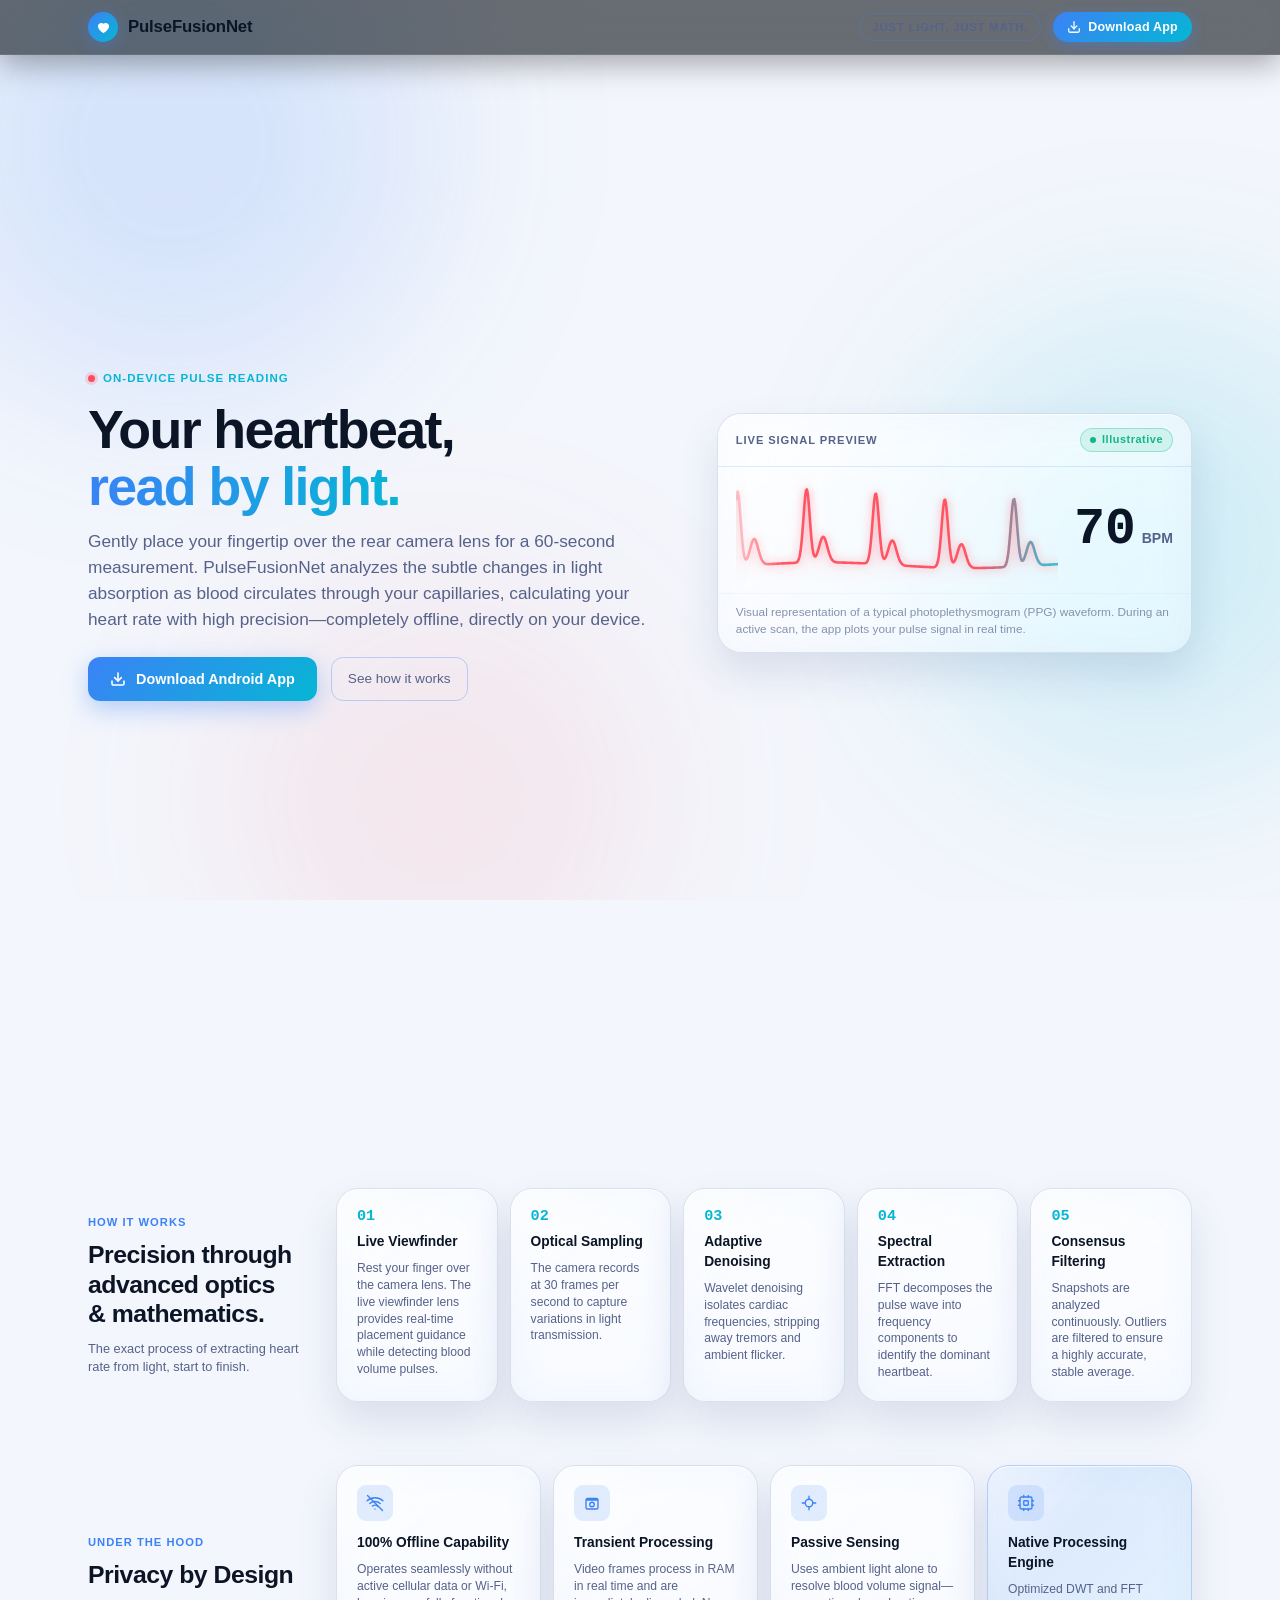
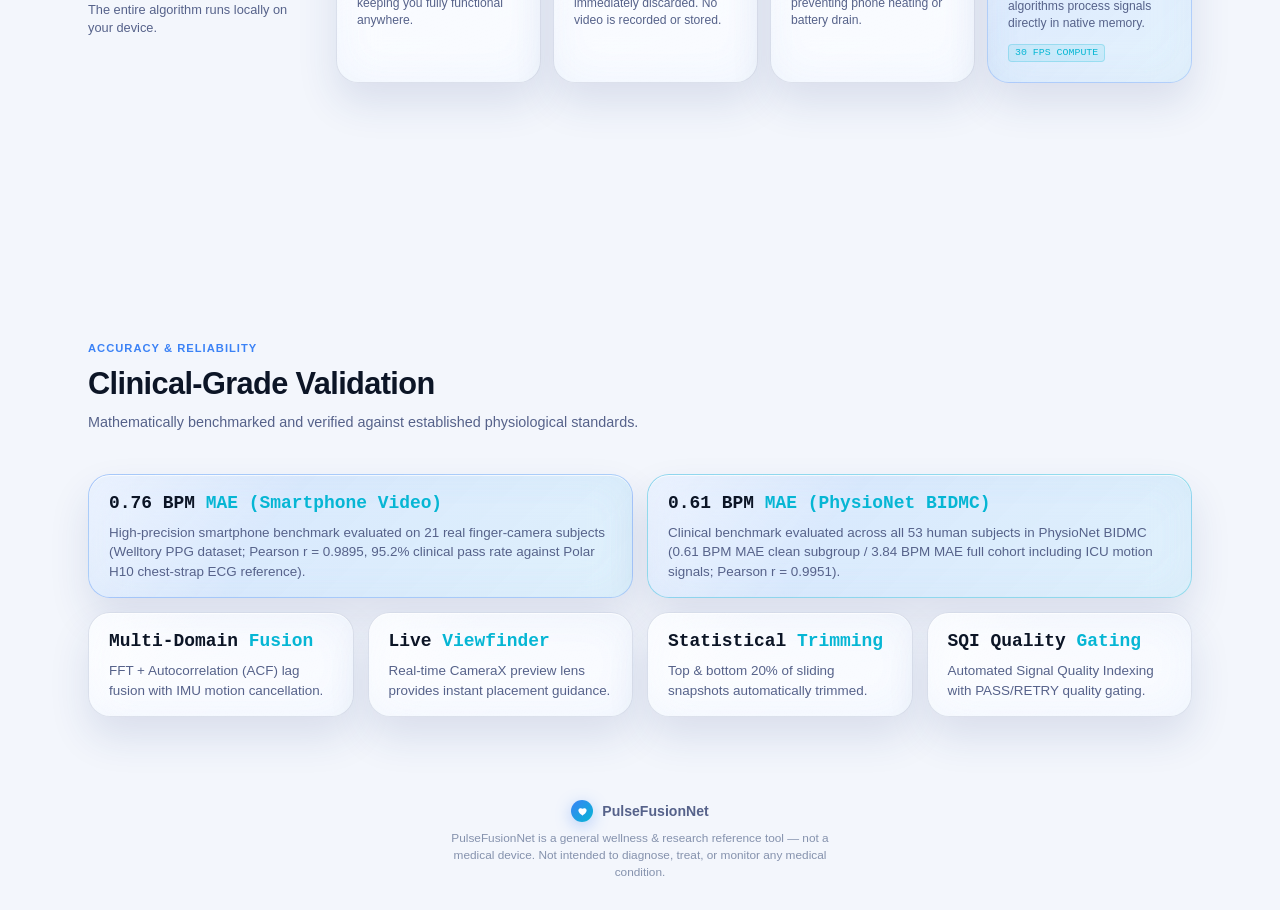
==== website/index.html @ ea5cbffd "v1.1.0" ====
<!DOCTYPE html>
<html lang="en">

<head>
  <meta charset="UTF-8" />
  <meta name="viewport" content="width=device-width, initial-scale=1" />
  <title>PulseFusionNet — Your heartbeat, read by light</title>
  <meta name="description"
    content="PulseFusionNet reads your pulse from a fingertip and a camera, entirely on-device. See how it works and how it tries to be reliable." />

  <style>
    :root {
      --bg: #05070c;
      --surface: #0b1220;
      --surface-2: #101b2e;
      --ink: #eaf2ff;
      --muted: #8b9ab5;
      --muted-2: #56658a;
      --blue: #3b82f6;
      --cyan: #06b6d4;
      --pulse: #ff4d5e;
      --ok: #10b981;
      --border: rgba(120, 160, 255, 0.14);
      --border-strong: rgba(120, 160, 255, 0.28);
      --font-sans: -apple-system, BlinkMacSystemFont, "Segoe UI", Roboto, "Helvetica Neue", Arial, sans-serif;
      --font-mono: ui-monospace, "SF Mono", "Cascadia Code", "Roboto Mono", "Courier New", monospace;
      --shadow: 0 24px 60px rgba(0, 0, 0, 0.45);

      /* Liquid-glass tokens — Glossy, translucent, ambient glow */
      --glass-bg: linear-gradient(160deg, rgba(255, 255, 255, 0.085), rgba(255, 255, 255, 0.02));
      --glass-border: rgba(255, 255, 255, 0.13);
      --glass-border-hover: rgba(59, 130, 246, 0.38);
      --glass-sheen: rgba(255, 255, 255, 0.18);
      --glass-shadow: inset 0 1px 0 rgba(255, 255, 255, 0.16), inset 0 0 46px rgba(59, 130, 246, 0.06), 0 20px 44px rgba(0, 0, 0, 0.35);
      --glass-shadow-hover: inset 0 1px 0 rgba(255, 255, 255, 0.24), inset 0 0 56px rgba(59, 130, 246, 0.12), 0 26px 52px rgba(0, 0, 0, 0.45);
    }

    :root[data-theme="light"] {
      --bg: #f3f6fc;
      --surface: #ffffff;
      --surface-2: #eef2fb;
      --ink: #0c1526;
      --muted: #56628a;
      --muted-2: #8592ad;
      --border: rgba(59, 130, 246, 0.16);
      --border-strong: rgba(59, 130, 246, 0.3);
      --shadow: 0 24px 50px rgba(30, 60, 120, 0.1);
      --glass-bg: linear-gradient(160deg, rgba(255, 255, 255, 0.78), rgba(255, 255, 255, 0.48));
      --glass-border: rgba(30, 60, 120, 0.14);
      --glass-border-hover: rgba(59, 130, 246, 0.38);
      --glass-sheen: rgba(255, 255, 255, 0.7);
      --glass-shadow: inset 0 1px 0 rgba(255, 255, 255, 0.7), inset 0 0 40px rgba(59, 130, 246, 0.05), 0 20px 40px rgba(30, 60, 120, 0.12);
      --glass-shadow-hover: inset 0 1px 0 rgba(255, 255, 255, 0.85), inset 0 0 50px rgba(59, 130, 246, 0.09), 0 26px 50px rgba(30, 60, 120, 0.16);
    }

    @media (prefers-color-scheme: light) {
      :root:not([data-theme="dark"]) {
        --bg: #f3f6fc;
        --surface: #ffffff;
        --surface-2: #eef2fb;
        --ink: #0c1526;
        --muted: #56628a;
        --muted-2: #8592ad;
        --border: rgba(59, 130, 246, 0.16);
        --border-strong: rgba(59, 130, 246, 0.3);
        --shadow: 0 24px 50px rgba(30, 60, 120, 0.1);
        --glass-bg: linear-gradient(160deg, rgba(255, 255, 255, 0.78), rgba(255, 255, 255, 0.48));
        --glass-border: rgba(30, 60, 120, 0.14);
        --glass-border-hover: rgba(59, 130, 246, 0.38);
        --glass-sheen: rgba(255, 255, 255, 0.7);
        --glass-shadow: inset 0 1px 0 rgba(255, 255, 255, 0.7), inset 0 0 40px rgba(59, 130, 246, 0.05), 0 20px 40px rgba(30, 60, 120, 0.12);
        --glass-shadow-hover: inset 0 1px 0 rgba(255, 255, 255, 0.85), inset 0 0 50px rgba(59, 130, 246, 0.09), 0 26px 50px rgba(30, 60, 120, 0.16);
      }
    }

    * {
      box-sizing: border-box;
      margin: 0;
      padding: 0;
    }

    html {
      -webkit-text-size-adjust: 100%;
      scroll-behavior: smooth;
    }

    body {
      background: var(--bg);
      color: var(--ink);
      font-family: var(--font-sans);
      line-height: 1.45;
      overflow-x: hidden;
      transition: background 0.3s ease, color 0.3s ease;
    }

    ::selection {
      background: var(--blue);
      color: #fff;
    }

    a {
      color: inherit;
      text-decoration: none;
    }

    .num {
      font-family: var(--font-mono);
      font-variant-numeric: tabular-nums;
    }

    .wrap {
      max-width: 1200px;
      margin: 0 auto;
      width: 100%;
      padding: 0 clamp(20px, 4vw, 48px);
    }

    /* ── Viewport Sections ───────────────────────────────────── */
    .vh-section {
      min-height: 100vh;
      display: flex;
      flex-direction: column;
      justify-content: center;
      position: relative;
      padding: clamp(40px, 6vh, 80px) 0;
      box-sizing: border-box;
      z-index: 1;
    }

    @media (max-width: 960px),
    (max-height: 720px) {
      html {
        scroll-snap-type: none;
      }

      .vh-section {
        height: auto;
        min-height: 100vh;
        padding: 48px 0;
      }
    }

    /* ── Ambient Glow Background ────────────────────────────── */
    .bg-glow {
      position: fixed;
      inset: 0;
      pointer-events: none;
      z-index: 0;
      overflow: hidden;
    }

    .bg-glow span {
      position: absolute;
      border-radius: 50%;
      filter: blur(95px);
    }

    .bg-glow .g1 {
      width: 500px;
      height: 500px;
      top: -12%;
      left: -6%;
      background: rgba(59, 130, 246, 0.16);
    }

    .bg-glow .g2 {
      width: 460px;
      height: 460px;
      top: 35%;
      right: -8%;
      background: rgba(6, 182, 212, 0.14);
    }

    .bg-glow .g3 {
      width: 420px;
      height: 420px;
      bottom: -12%;
      left: 18%;
      background: rgba(255, 77, 94, 0.09);
    }

    /* ── Sticky Liquid-Glass Navbar ─────────────────────────── */
    .navbar-sticky {
      position: fixed;
      top: 0;
      left: 0;
      right: 0;
      z-index: 10000;
      padding: 12px 0;
      background: rgba(13, 17, 23, 0.60);
      backdrop-filter: blur(20px) saturate(180%);
      -webkit-backdrop-filter: blur(20px) saturate(180%);
      border-bottom: 1px solid rgba(255, 255, 255, 0.08);
      box-shadow: 0 8px 32px 0 rgba(0, 0, 0, 0.35);
    }

    .nav-inner {
      display: flex;
      align-items: center;
      justify-content: space-between;
    }

    .brand {
      display: flex;
      align-items: center;
      gap: 10px;
      font-weight: 700;
      font-size: 1.05rem;
      letter-spacing: -0.01em;
    }

    .brand-mark {
      width: 30px;
      height: 30px;
      border-radius: 50%;
      background: linear-gradient(135deg, var(--blue), var(--cyan));
      display: grid;
      place-items: center;
      flex-shrink: 0;
      box-shadow: 0 4px 16px rgba(59, 130, 246, 0.35);
    }

    .brand-mark svg {
      width: 15px;
      height: 15px;
    }

    .nav-tag {
      font-size: 0.72rem;
      font-weight: 600;
      letter-spacing: 0.06em;
      text-transform: uppercase;
      color: var(--muted);
      border: 1px solid var(--border-strong);
      border-radius: 20px;
      padding: 5px 12px;
      white-space: nowrap;
    }

    .btn-download-nav {
      display: inline-flex;
      align-items: center;
      gap: 7px;
      font-size: 0.78rem;
      font-weight: 700;
      letter-spacing: 0.02em;
      color: #fff;
      background: linear-gradient(135deg, var(--blue), var(--cyan));
      border: none;
      padding: 6px 14px;
      border-radius: 20px;
      text-decoration: none;
      box-shadow: 0 4px 14px rgba(59, 130, 246, 0.38);
      transition: transform 0.2s ease, box-shadow 0.2s ease;
    }

    .btn-download-nav:hover {
      transform: translateY(-1.5px);
      box-shadow: 0 6px 20px rgba(59, 130, 246, 0.55);
      color: #fff;
    }

    /* ── Section 1: Hero Layout ─────────────────────────────── */
    #hero {
      justify-content: flex-start;
      padding-top: clamp(80px, 12vh, 110px);
      padding-bottom: clamp(20px, 3vh, 36px);
    }

    .hero-inner {
      display: flex;
      flex-direction: column;
      height: 100%;
      min-height: calc(100vh - clamp(36px, 5.5vh, 64px));
      position: relative;
      z-index: 1;
    }

    .hero-grid {
      display: grid;
      grid-template-columns: 1.1fr 0.9fr;
      gap: clamp(24px, 4vw, 48px);
      align-items: center;
      flex: 1;
      margin: auto 0;
    }

    @media (max-width: 900px) {
      .hero-grid {
        grid-template-columns: 1fr;
        gap: 28px;
      }
    }

    .eyebrow {
      display: inline-flex;
      align-items: center;
      gap: 8px;
      font-size: 0.72rem;
      font-weight: 700;
      letter-spacing: 0.09em;
      text-transform: uppercase;
      color: var(--cyan);
      margin-bottom: 14px;
    }

    .eyebrow::before {
      content: "";
      width: 7px;
      height: 7px;
      border-radius: 50%;
      background: var(--pulse);
      box-shadow: 0 0 0 3px rgba(255, 77, 94, 0.18);
      animation: dotpulse 1.1s ease-in-out infinite;
    }

    @keyframes dotpulse {

      0%,
      100% {
        opacity: 1;
      }

      50% {
        opacity: 0.35;
      }
    }

    h1 {
      font-size: clamp(2.2rem, 4.2vw, 3.6rem);
      font-weight: 800;
      letter-spacing: -0.03em;
      line-height: 1.06;
      text-wrap: balance;
    }

    h1 em {
      font-style: normal;
      background: linear-gradient(100deg, var(--blue), var(--cyan));
      -webkit-background-clip: text;
      background-clip: text;
      -webkit-text-fill-color: transparent;
    }

    .hero-sub {
      margin-top: 14px;
      font-size: clamp(0.92rem, 1.4vw, 1.08rem);
      color: var(--muted);
      line-height: 1.5;
      text-wrap: pretty;
    }

    .hero-actions {
      display: flex;
      align-items: center;
      gap: 14px;
      margin-top: 24px;
      flex-wrap: wrap;
    }

    .btn-primary {
      display: inline-flex;
      align-items: center;
      gap: 10px;
      padding: 12px 22px;
      border-radius: 12px;
      font-weight: 700;
      font-size: 0.9rem;
      background: linear-gradient(135deg, var(--blue), var(--cyan));
      color: #fff;
      box-shadow: 0 8px 24px rgba(59, 130, 246, 0.35);
      text-decoration: none;
      border: none;
      cursor: pointer;
      transition: transform 0.2s ease, box-shadow 0.2s ease;
    }

    .btn-primary:hover {
      transform: translateY(-2px);
      box-shadow: 0 12px 30px rgba(59, 130, 246, 0.45);
    }

    .btn-ghost {
      font-size: 0.85rem;
      color: var(--muted);
      border: 1px solid var(--border-strong);
      padding: 11px 16px;
      border-radius: 12px;
      text-decoration: none;
      transition: border-color 0.2s ease, color 0.2s ease;
    }

    .btn-ghost:hover {
      border-color: var(--blue);
      color: var(--ink);
    }

    /* ── Monitor card (Liquid Glass UI) ─────────────────────── */
    .monitor {
      position: relative;
      background: var(--glass-bg);
      backdrop-filter: blur(24px) saturate(160%);
      -webkit-backdrop-filter: blur(24px) saturate(160%);
      border: 1px solid var(--glass-border);
      border-radius: 24px;
      box-shadow: var(--glass-shadow);
      overflow: hidden;
      transition: transform 0.35s cubic-bezier(0.2, 0.8, 0.2, 1), box-shadow 0.35s ease, border-color 0.3s ease;
    }

    .monitor::before {
      content: "";
      position: absolute;
      inset: 0;
      z-index: 0;
      pointer-events: none;
      background: linear-gradient(125deg, var(--glass-sheen) 0%, transparent 35%);
      opacity: 0.75;
    }

    .monitor:hover {
      transform: translateY(-4px);
      border-color: var(--glass-border-hover);
      box-shadow: var(--glass-shadow-hover);
    }

    .monitor>* {
      position: relative;
      z-index: 1;
    }

    .monitor-top {
      display: flex;
      align-items: center;
      justify-content: space-between;
      padding: 14px 18px;
      border-bottom: 1px solid var(--border);
    }

    .monitor-label {
      font-size: 0.7rem;
      letter-spacing: 0.08em;
      text-transform: uppercase;
      color: var(--muted);
      font-weight: 600;
    }

    .live-chip {
      display: inline-flex;
      align-items: center;
      gap: 6px;
      font-size: 0.68rem;
      font-weight: 700;
      letter-spacing: 0.05em;
      color: var(--ok);
      background: rgba(16, 185, 129, 0.12);
      border: 1px solid rgba(16, 185, 129, 0.3);
      border-radius: 20px;
      padding: 3px 9px;
    }

    .live-chip::before {
      content: "";
      width: 6px;
      height: 6px;
      border-radius: 50%;
      background: var(--ok);
      animation: dotpulse 1.4s ease-in-out infinite;
    }

    .monitor-body {
      display: grid;
      grid-template-columns: 1fr auto;
      align-items: center;
      gap: 16px;
      padding: 8px 18px;
    }

    .bpm-readout {
      display: flex;
      align-items: baseline;
      gap: 6px;
      padding: 10px 0;
    }

    .bpm-num {
      font-family: var(--font-mono);
      font-size: clamp(2.4rem, 5vw, 3.2rem);
      font-weight: 600;
      line-height: 1;
    }

    .bpm-unit {
      font-size: 0.88rem;
      color: var(--muted);
      font-weight: 600;
    }

    canvas#trace {
      display: block;
      width: 100%;
      height: 110px;
    }

    .monitor-foot {
      padding: 10px 18px 14px;
      font-size: 0.74rem;
      color: var(--muted-2);
      border-top: 1px solid rgba(120, 160, 255, 0.08);
    }

    /* ── Liquid Glass Tile (Rich Glass Gloss & Depth, NO Sweep) ─ */
    .glass {
      position: relative;
      background: var(--glass-bg);
      backdrop-filter: blur(22px) saturate(160%);
      -webkit-backdrop-filter: blur(22px) saturate(160%);
      border: 1px solid var(--glass-border);
      border-radius: 22px;
      box-shadow: var(--glass-shadow);
      padding: clamp(18px, 2.4vh, 26px);
      overflow: hidden;
      transition: transform 0.35s cubic-bezier(0.2, 0.8, 0.2, 1), box-shadow 0.35s ease, border-color 0.3s ease;
    }

    .glass::before {
      content: "";
      position: absolute;
      inset: 0;
      z-index: 0;
      pointer-events: none;
      background: linear-gradient(125deg, var(--glass-sheen) 0%, transparent 35%);
      opacity: 0.75;
    }

    .glass:hover {
      transform: translateY(-4px);
      border-color: var(--glass-border-hover);
      box-shadow: var(--glass-shadow-hover);
    }

    .glass>* {
      position: relative;
      z-index: 1;
    }

    /* ── Section Headers ────────────────────────────────────── */
    .section-head {
      margin-bottom: clamp(16px, 2.5vh, 24px);
    }

    .section-eyebrow {
      font-size: 0.7rem;
      font-weight: 700;
      letter-spacing: 0.09em;
      text-transform: uppercase;
      color: var(--blue);
      margin-bottom: 6px;
      display: block;
    }

    h2 {
      font-size: clamp(1.4rem, 2.4vw, 2.0rem);
      font-weight: 800;
      letter-spacing: -0.02em;
      text-wrap: balance;
    }

    .section-sub {
      margin-top: 6px;
      color: var(--muted);
      font-size: 0.9rem;
      text-wrap: pretty;
    }

    /* ── Section 2: Merged Side-by-Side Layout ──────────────── */
    .merged-inner {
      display: flex;
      flex-direction: column;
      justify-content: center;
      height: 100%;
      position: relative;
      z-index: 1;
    }

    .merged-inner {
      display: flex;
      flex-direction: column;
      justify-content: space-around;
      height: 100%;
      padding-top: clamp(40px, 6vh, 80px);
      padding-bottom: clamp(40px, 6vh, 80px);
      box-sizing: border-box;
    }

    .row-layout {
      display: flex;
      flex-direction: column;
      gap: clamp(40px, 7vh, 80px);
      width: 100%;
    }

    .row-section {
      display: grid;
      grid-template-columns: 220px 1fr;
      gap: 28px;
      align-items: center;
    }

    .row-head {
      display: flex;
      flex-direction: column;
      justify-content: center;
    }

    .row-head h2 {
      font-size: clamp(1.25rem, 2.2vw, 1.55rem);
      font-weight: 700;
      margin-top: 4px;
      margin-bottom: 6px;
      line-height: 1.18;
      color: var(--ink);
    }

    .row-head .section-sub {
      font-size: 0.8rem;
      color: var(--muted);
      line-height: 1.4;
    }

    .row-grid {
      display: grid;
      gap: 12px;
      align-items: stretch;
    }

    .row-grid.grid-5 {
      grid-template-columns: repeat(5, 1fr);
    }

    .row-grid.grid-4 {
      grid-template-columns: repeat(4, 1fr);
    }

    /* Cards */
    .step-card,
    .c-card,
    .tech-badge-card {
      padding: clamp(16px, 2.2vh, 24px) clamp(16px, 2vw, 20px);
      display: flex;
      flex-direction: column;
      gap: 8px;
      height: 100%;
      min-height: clamp(140px, 18vh, 195px);
      box-sizing: border-box;
      justify-content: flex-start;
    }

    .step-card .tile-index {
      font-family: var(--font-mono);
      font-size: 0.95rem;
      font-weight: 800;
      color: var(--cyan);
      line-height: 1;
    }

    .tile-title {
      font-size: 0.86rem;
      font-weight: 700;
      color: var(--ink);
    }

    .tile-body {
      color: var(--muted);
      font-size: 0.76rem;
      line-height: 1.38;
    }

    .tile-tag {
      align-self: flex-start;
      margin-top: 4px;
      font-family: var(--font-mono);
      font-size: 0.62rem;
      color: var(--cyan);
      background: rgba(6, 182, 212, 0.1);
      border: 1px solid rgba(6, 182, 212, 0.24);
      border-radius: 4px;
      padding: 1px 6px;
    }

    .c-card .tile-icon {
      width: 36px;
      height: 36px;
      border-radius: 9px;
      display: grid;
      place-items: center;
      background: rgba(59, 130, 246, 0.14);
      color: var(--blue);
      margin-bottom: 4px;
    }

    .c-card .tile-icon svg {
      width: 18px;
      height: 18px;
    }

    .tech-badge-card {
      background: linear-gradient(135deg, rgba(59, 130, 246, 0.12), rgba(6, 182, 212, 0.06));
      border-color: rgba(59, 130, 246, 0.28);
      justify-content: space-between;
    }

    .tech-badge-title {
      font-size: 0.86rem;
      font-weight: 700;
      color: var(--ink);
    }

    .tech-badge-sub {
      font-size: 0.74rem;
      color: var(--muted);
      margin-top: 2px;
      line-height: 1.35;
    }

    .tech-badge-tag {
      font-family: var(--font-mono);
      font-size: 0.64rem;
      font-weight: 700;
      color: var(--cyan);
      background: rgba(6, 182, 212, 0.12);
      border: 1px solid rgba(6, 182, 212, 0.28);
      padding: 2px 8px;
      border-radius: 4px;
      align-self: flex-start;
      margin-top: 6px;
    }

    /* ── Responsive Breakpoints & Mobile Adaptivity ───────── */
    @media (max-width: 1024px) {
      .row-grid.grid-5 {
        grid-template-columns: repeat(3, 1fr);
        gap: 14px;
      }

      .row-grid.grid-4 {
        grid-template-columns: repeat(2, 1fr);
        gap: 14px;
      }
    }

    @media (max-width: 900px) {
      .vh-section {
        min-height: auto !important;
        height: auto !important;
        padding: clamp(50px, 7vh, 75px) 0 clamp(20px, 3vh, 35px);
      }

      .hero-inner,
      .merged-inner,
      .trust-inner {
        min-height: auto !important;
        height: auto !important;
      }

      .row-section {
        grid-template-columns: 1fr;
        gap: 16px;
      }

      .row-head {
        text-align: center;
        max-width: 600px;
        margin: 0 auto 20px;
      }

      .bento-subgrid {
        grid-template-columns: repeat(2, 1fr);
        gap: 10px;
      }
    }

    @media (max-width: 640px) {
      .nav-tag {
        display: none;
      }

      .btn-download-nav {
        padding: 5px 10px;
        font-size: 0.72rem;
      }

      .brand {
        font-size: 0.92rem;
        gap: 7px;
      }

      .brand-mark {
        width: 24px;
        height: 24px;
      }

      .row-grid.grid-5,
      .row-grid.grid-4 {
        grid-template-columns: repeat(2, 1fr);
        gap: 10px;
      }

      .step-card {
        padding: 12px 14px;
      }

      .step-card .tile-title {
        font-size: 0.85rem;
      }

      .step-card .tile-body {
        font-size: 0.76rem;
        line-height: 1.35;
      }

      .m-card {
        padding: 12px 14px;
      }

      .section-head {
        margin-bottom: 10px;
      }

      .metric-num {
        font-size: 0.95rem;
      }

      .metric-desc {
        font-size: 0.76rem;
        line-height: 1.35;
      }

      .hero-left {
        text-align: center;
      }

      .eyebrow {
        justify-content: center;
      }

      .hero-actions {
        justify-content: center;
        flex-direction: column;
        width: 100%;
        gap: 10px;
      }

      .hero-actions .btn-primary,
      .hero-actions .btn-ghost {
        width: 100%;
        justify-content: center;
      }
    }

    /* ── Section 3: Trust & Footer ──────────────────────────── */
    #trust {
      min-height: auto;
      height: auto;
      padding-top: clamp(40px, 6vh, 64px);
      padding-bottom: 28px;
    }

    .trust-inner {
      display: flex;
      flex-direction: column;
      min-height: auto;
      height: auto;
      gap: 18px;
      position: relative;
      z-index: 1;
    }

    /* Mobile-first: 2 columns. Featured = full-width. Sub-tiles = 1 col each (2×2). */
    .bento-trust {
      display: grid;
      grid-template-columns: repeat(2, 1fr);
      gap: 14px;
    }

    .m-card.featured-acc {
      grid-column: 1 / -1;
      background: linear-gradient(135deg, rgba(59, 130, 246, 0.14), rgba(6, 182, 212, 0.08));
      border-color: rgba(59, 130, 246, 0.32);
    }

    .m-card.sub-tile {
      grid-column: span 1;
    }

    /* Desktop: switch to 4-col so featured cards are side-by-side */
    @media (min-width: 769px) {
      .bento-trust {
        grid-template-columns: repeat(4, 1fr);
      }
      .m-card.featured-acc {
        grid-column: span 2;
      }
    }
    .m-card {
      padding: 16px 20px;
    }
    .metric-num {
      font-family: var(--font-mono);
      font-weight: 700;
      color: var(--ink);
      font-size: 1.12rem;
      margin-bottom: 6px;
    }

    .metric-num span {
      color: var(--cyan);
    }

    .metric-desc {
      color: var(--muted);
      font-size: 0.84rem;
      line-height: 1.45;
    }

    /* ── Footer ─────────────────────────────────────────────── */
    footer {
      padding-top: 24px;
      margin-top: 40px;
      border-top: 1px solid rgba(255, 255, 255, 0.06);
      display: flex;
      flex-direction: column;
      justify-content: center;
      align-items: center;
      gap: 8px;
      text-align: center;
      width: 100%;
    }

    .foot-brand {
      display: flex;
      align-items: center;
      gap: 9px;
      color: var(--muted);
      font-size: 0.88rem;
      font-weight: 600;
    }

    .foot-warning {
      font-size: 0.74rem;
      color: var(--muted-2);
      max-width: 64ch;
      line-height: 1.45;
    }

    .reveal {
      opacity: 0;
      transform: translateY(14px);
      transition: opacity 0.6s ease, transform 0.6s ease;
    }

    .reveal.in {
      opacity: 1;
      transform: translateY(0);
    }

    @media (prefers-reduced-motion: reduce) {
      * {
        animation-duration: 0.001ms !important;
        animation-iteration-count: 1 !important;
        transition-duration: 0.001ms !important;
      }
    }
  </style>
</head>

<body>

  <div class="bg-glow"><span class="g1"></span><span class="g2"></span><span class="g3"></span></div>

  <!-- ── Sticky Liquid-Glass Navbar ───────────────────────────── -->
  <nav class="navbar-sticky">
    <div class="wrap nav-inner">
      <div class="brand">
        <div class="brand-mark">
          <svg viewBox="0 0 24 24" fill="none">
            <path d="M12 21S3 15.5 3 9.5A5.5 5.5 0 0 1 12 6a5.5 5.5 0 0 1 9 3.5C21 15.5 12 21 12 21Z" fill="#fff" />
          </svg>
        </div>
        PulseFusionNet
      </div>
      <div style="display: flex; align-items: center; gap: 12px;">
        <div class="nav-tag">Just light. Just math.</div>
        <a class="btn-download-nav" href="https://github.com/piyush7911/PulseFusionNet/releases/download/v1.0.0/app-release-1.0.0.apk" target="_blank" rel="noopener noreferrer">
          <svg width="14" height="14" viewBox="0 0 24 24" fill="none" stroke="currentColor" stroke-width="2.2" stroke-linecap="round" stroke-linejoin="round">
            <path d="M21 15v4a2 2 0 0 1-2 2H5a2 2 0 0 1-2-2v-4"/>
            <polyline points="7 10 12 15 17 10"/>
            <line x1="12" y1="15" x2="12" y2="3"/>
          </svg>
          Download App
        </a>
      </div>
    </div>
  </nav>

  <!-- ══════════════════════════════════════════════════════════
     SECTION 1: HERO / START LANDING SECTION (100vh)
 ══════════════════════════════════════════════════════════ -->
  <header class="vh-section" id="hero">
    <div class="wrap hero-inner">

      <div class="hero-grid">
        <div class="hero-left">
          <span class="eyebrow">On-device pulse reading</span>
          <h1>Your heartbeat,<br /><em>read by light.</em></h1>
          <p class="hero-sub">
            Gently place your fingertip over the rear camera lens for a 60-second measurement.
            PulseFusionNet analyzes the subtle changes in light absorption as blood circulates through your capillaries,
            calculating your heart rate with high precision—completely offline, directly on your device.
          </p>
          <div class="hero-actions">
            <a class="btn-primary" href="https://github.com/piyush7911/PulseFusionNet/releases/download/v1.0.0/app-release-1.0.0.apk" target="_blank" rel="noopener noreferrer" style="background: linear-gradient(135deg, var(--blue), var(--cyan)); color: #fff;">
              <svg width="16" height="16" viewBox="0 0 24 24" fill="none" stroke="currentColor" stroke-width="2.4" stroke-linecap="round" stroke-linejoin="round">
                <path d="M21 15v4a2 2 0 0 1-2 2H5a2 2 0 0 1-2-2v-4"/>
                <polyline points="7 10 12 15 17 10"/>
                <line x1="12" y1="15" x2="12" y2="3"/>
              </svg>
              Download Android App
            </a>
            <a class="btn-ghost" href="#how">See how it works</a>
          </div>
        </div>

        <div class="hero-right">
          <div class="monitor">
            <div class="monitor-top">
              <span class="monitor-label">Live signal preview</span>
              <span class="live-chip">Illustrative</span>
            </div>
            <div class="monitor-body">
              <canvas id="trace" width="900" height="110"></canvas>
              <div class="bpm-readout">
                <span class="bpm-num num" id="bpmNum">0</span>
                <span class="bpm-unit">BPM</span>
              </div>
            </div>
            <div class="monitor-foot">Visual representation of a typical photoplethysmogram (PPG) waveform. During an
              active scan, the app plots your pulse signal in real time.</div>
          </div>
        </div>
      </div>
    </div>
  </header>

  <!-- ══════════════════════════════════════════════════════════
     SECTION 2: HOW IT WORKS & UNDER THE HOOD
══════════════════════════════════════════════════════════ -->
  <section id="how" class="vh-section">
    <div class="wrap merged-inner">
      <div class="row-layout">
        <!-- ROW 1: How it works -->
        <div class="row-section reveal">
          <div class="row-head">
            <span class="section-eyebrow">How it works</span>
            <h2>Precision through advanced optics &amp; mathematics.</h2>
            <p class="section-sub">The exact process of extracting heart rate from light, start to finish.</p>
          </div>

          <div class="row-grid grid-5">
            <div class="step-card glass">
              <span class="tile-index num">01</span>
              <div class="tile-title">Live Viewfinder</div>
              <div class="tile-body">Rest your finger over the camera lens. The live viewfinder lens provides real-time placement guidance while detecting blood volume pulses.</div>
            </div>
            <div class="step-card glass">
              <span class="tile-index num">02</span>
              <div class="tile-title">Optical Sampling</div>
              <div class="tile-body">The camera records at 30 frames per second to capture variations in light transmission.</div>
            </div>
            <div class="step-card glass">
              <span class="tile-index num">03</span>
              <div class="tile-title">Adaptive Denoising</div>
              <div class="tile-body">Wavelet denoising isolates cardiac frequencies, stripping away tremors and ambient flicker.</div>
            </div>
            <div class="step-card glass">
              <span class="tile-index num">04</span>
              <div class="tile-title">Spectral Extraction</div>
              <div class="tile-body">FFT decomposes the pulse wave into frequency components to identify the dominant heartbeat.</div>
            </div>
            <div class="step-card glass">
              <span class="tile-index num">05</span>
              <div class="tile-title">Consensus Filtering</div>
              <div class="tile-body">Snapshots are analyzed continuously. Outliers are filtered to ensure a highly accurate, stable average.</div>
            </div>
          </div>
        </div>

        <!-- ROW 2: Under the hood -->
        <div class="row-section reveal">
          <div class="row-head" style="margin-top: 24px;">
            <span class="section-eyebrow">Under the hood</span>
            <h2>Privacy by Design</h2>
            <p class="section-sub">The entire algorithm runs locally on your device.</p>
          </div>

          <div class="row-grid grid-4">
            <div class="glass c-card">
              <div class="tile-icon">
                <svg viewBox="0 0 24 24" fill="none" stroke="currentColor" stroke-width="1.8" stroke-linecap="round" stroke-linejoin="round">
                  <path d="M5 12.55a11 11 0 0 1 14.08 0" />
                  <path d="M1.42 9a16 16 0 0 1 21.16 0" />
                  <path d="M8.53 16.11a6 6 0 0 1 6.95 0" />
                  <line x1="12" y1="20" x2="12.01" y2="20" />
                  <line x1="2" y1="2" x2="22" y2="22" />
                </svg>
              </div>
              <div class="tile-title">100% Offline Capability</div>
              <div class="tile-body">Operates seamlessly without active cellular data or Wi-Fi, keeping you fully functional anywhere.</div>
            </div>
            <div class="glass c-card">
              <div class="tile-icon">
                <svg viewBox="0 0 24 24" fill="none" stroke="currentColor" stroke-width="1.8" stroke-linecap="round" stroke-linejoin="round">
                  <path d="M4 8h16M4 8a2 2 0 0 1 2-2h12a2 2 0 0 1 2 2M4 8v10a2 2 0 0 0 2 2h12a2 2 0 0 0 2-2V8" />
                  <circle cx="12" cy="14" r="3" />
                </svg>
              </div>
              <div class="tile-title">Transient Processing</div>
              <div class="tile-body">Video frames process in RAM in real time and are immediately discarded. No video is recorded or stored.</div>
            </div>
            <div class="glass c-card">
              <div class="tile-icon">
                <svg viewBox="0 0 24 24" fill="none" stroke="currentColor" stroke-width="1.8" stroke-linecap="round" stroke-linejoin="round">
                  <path d="M12 3v4M12 17v4M3 12h4M17 12h4" />
                  <circle cx="12" cy="12" r="5" />
                </svg>
              </div>
              <div class="tile-title">Passive Sensing</div>
              <div class="tile-body">Uses ambient light alone to resolve blood volume signal—preventing phone heating or battery drain.</div>
            </div>

            <div class="glass c-card tech-badge-card">
              <div class="tile-icon">
                <svg viewBox="0 0 24 24" fill="none" stroke="currentColor" stroke-width="1.8" stroke-linecap="round" stroke-linejoin="round">
                  <rect x="4" y="4" width="16" height="16" rx="2" />
                  <rect x="9" y="9" width="6" height="6" rx="1" />
                  <path d="M9 2v2M15 2v2M9 20v2M15 20v2M2 9h2M2 15h2M20 9h2M20 15h2" />
                </svg>
              </div>
              <div class="tile-title">Native Processing Engine</div>
              <div class="tile-body">Optimized DWT and FFT algorithms process signals directly in native memory.</div>
              <span class="tile-tag">30 FPS COMPUTE</span>
            </div>
          </div>
        </div>
      </div>
    </div>
  </section>

  <!-- ══════════════════════════════════════════════════════════
     SECTION 3: TRUST, ACCURACY & FOOTER (100vh)
══════════════════════════════════════════════════════════ -->
  <section id="trust" class="vh-section">
    <div class="wrap trust-inner">
      <div class="section-head reveal">
        <span class="section-eyebrow">Accuracy &amp; Reliability</span>
        <h2>Clinical-Grade Validation</h2>
        <p class="section-sub">Mathematically benchmarked and verified against established physiological standards.</p>
      </div>

      <div class="bento-trust">
        <!-- TOP ROW: 2 FEATURED ACCURACY CARDS -->
        <div class="glass m-card featured-acc reveal">
          <div class="metric-num">0.76 BPM <span>MAE (Smartphone Video)</span></div>
          <div class="metric-desc">High-precision smartphone benchmark evaluated on 21 real finger-camera subjects (Welltory PPG dataset; Pearson r = 0.9895, 95.2% clinical pass rate against Polar H10 chest-strap ECG reference).</div>
        </div>
        <div class="glass m-card featured-acc reveal" style="border-color: rgba(6, 182, 212, 0.35);">
          <div class="metric-num">0.61 BPM <span>MAE (PhysioNet BIDMC)</span></div>
          <div class="metric-desc">Clinical benchmark evaluated across all 53 human subjects in PhysioNet BIDMC (0.61 BPM MAE clean subgroup / 3.84 BPM MAE full cohort including ICU motion signals; Pearson r = 0.9951).</div>
        </div>

        <!-- BOTTOM ROW: 4 FEATURE TILES (flat in grid, no wrapper) -->
        <div class="glass m-card sub-tile reveal">
          <div class="metric-num">Multi-Domain <span>Fusion</span></div>
          <div class="metric-desc">FFT + Autocorrelation (ACF) lag fusion with IMU motion cancellation.</div>
        </div>
        <div class="glass m-card sub-tile reveal">
          <div class="metric-num">Live <span>Viewfinder</span></div>
          <div class="metric-desc">Real-time CameraX preview lens provides instant placement guidance.</div>
        </div>
        <div class="glass m-card sub-tile reveal">
          <div class="metric-num">Statistical <span>Trimming</span></div>
          <div class="metric-desc">Top &amp; bottom 20% of sliding snapshots automatically trimmed.</div>
        </div>
        <div class="glass m-card sub-tile reveal">
          <div class="metric-num">SQI Quality <span>Gating</span></div>
          <div class="metric-desc">Automated Signal Quality Indexing with PASS/RETRY quality gating.</div>
        </div>
      </div>

      <footer>
        <div class="foot-brand">
          <div class="brand-mark" style="width:22px;height:22px;">
            <svg viewBox="0 0 24 24" fill="none" style="width:11px;height:11px;">
              <path d="M12 21S3 15.5 3 9.5A5.5 5.5 0 0 1 12 6a5.5 5.5 0 0 1 9 3.5C21 15.5 12 21 12 21Z" fill="#fff" />
            </svg>
          </div>
          PulseFusionNet
        </div>
        <p class="foot-warning">PulseFusionNet is a general wellness &amp; research reference tool — not a medical
          device. Not intended to diagnose, treat, or monitor any medical condition.</p>
      </footer>
    </div>
  </section>

  <script>
    // Live-monitor style waveform canvas — Realistic optical PPG pulse (systolic rise, dicrotic notch, baseline wander, dynamic BPM sync)
    (function () {
      var canvas = document.getElementById('trace');
      if (!canvas) return;
      var ctx = canvas.getContext('2d');
      var reduced = window.matchMedia('(prefers-reduced-motion: reduce)').matches;
      var dpr = Math.min(window.devicePixelRatio || 1, 2);

      function resize() {
        var rect = canvas.getBoundingClientRect();
        canvas.width = rect.width * dpr;
        canvas.height = rect.height * dpr;
        ctx.setTransform(dpr, 0, 0, dpr, 0, 0);
      }
      window.addEventListener('resize', resize);
      resize();

      // Realistic fingertip optical PPG pulse shape
      function ppgPulse(t) {
        var x = t % 1;
        if (x < 0) x += 1;
        // Main systolic peak
        var systolic = Math.exp(-Math.pow((x - 0.20) / 0.065, 2));
        // Secondary dicrotic peak & notch
        var dicrotic = 0.35 * Math.exp(-Math.pow((x - 0.44) / 0.085, 2));
        return systolic + dicrotic;
      }

      var phase = 0;
      var lastBpmTick = 0;
      var bpmEl = document.getElementById('bpmNum');
      var displayedBpm = 70;
      var targetBpm = 70;
      var lastTs = null;
      var secondsVisible = 4.0;

      function draw(ts) {
        if (lastTs === null) lastTs = ts;
        var dt = (ts - lastTs) / 1000;
        lastTs = ts;
        var totalSec = ts / 1000;

        // Smoothly drift target BPM every 2.8 seconds (realistic physiological variation)
        if (!reduced && ts - lastBpmTick > 2800) {
          lastBpmTick = ts;
          targetBpm = 64 + Math.floor(Math.random() * 14); // 64–78 BPM
        }
        displayedBpm += (targetBpm - displayedBpm) * 0.06;
        if (bpmEl) bpmEl.textContent = Math.round(displayedBpm);

        // Phase advances smoothly according to exact current BPM (60 / BPM seconds per beat cycle)
        if (!reduced) {
          var cycleSeconds = 60 / displayedBpm;
          phase += dt / cycleSeconds;
        }

        var rect = canvas.getBoundingClientRect();
        var w = rect.width, h = rect.height;
        ctx.clearRect(0, 0, w, h);

        // Visible cycles locked dynamically to current BPM
        var cyclesVisible = secondsVisible * (displayedBpm / 60);
        var points = 350;

        // Compute waveform points with subtle respiratory baseline wander & amplitude fluctuation
        var pathPoints = [];
        for (var i = 0; i <= points; i++) {
          var xNorm = i / points;
          var sampleX = xNorm * cyclesVisible + phase;

          // Base PPG shape
          var v = ppgPulse(sampleX);

          // Subtle respiratory baseline modulation (~0.25 Hz)
          var respWander = 0.04 * Math.sin(sampleX * 1.5 + totalSec * 1.2);

          // Micro amplitude fluctuation
          var ampMod = 1.0 + 0.05 * Math.sin(sampleX * 0.8);

          var signal = (v * ampMod) + respWander;

          var x = xNorm * w;
          var y = h * 0.82 - signal * (h * 0.65);
          pathPoints.push({ x: x, y: y });
        }

        // Draw subtle filled glow area under the curve
        ctx.beginPath();
        ctx.moveTo(0, h);
        for (var j = 0; j < pathPoints.length; j++) {
          ctx.lineTo(pathPoints[j].x, pathPoints[j].y);
        }
        ctx.lineTo(w, h);
        ctx.closePath();
        var fillGrad = ctx.createLinearGradient(0, 0, 0, h);
        fillGrad.addColorStop(0, 'rgba(255, 77, 94, 0.18)');
        fillGrad.addColorStop(1, 'rgba(255, 77, 94, 0.0)');
        ctx.fillStyle = fillGrad;
        ctx.fill();

        // Draw main glowing pulse line
        ctx.beginPath();
        for (var k = 0; k < pathPoints.length; k++) {
          if (k === 0) ctx.moveTo(pathPoints[k].x, pathPoints[k].y);
          else ctx.lineTo(pathPoints[k].x, pathPoints[k].y);
        }

        var lineGrad = ctx.createLinearGradient(0, 0, w, 0);
        lineGrad.addColorStop(0, 'rgba(255, 77, 94, 0.25)');
        lineGrad.addColorStop(0.15, 'rgba(255, 77, 94, 0.95)');
        lineGrad.addColorStop(0.75, 'rgba(255, 77, 94, 0.95)');
        lineGrad.addColorStop(1, 'rgba(6, 182, 212, 0.8)');

        ctx.strokeStyle = lineGrad;
        ctx.lineWidth = 2.6;
        ctx.lineJoin = 'round';
        ctx.lineCap = 'round';
        ctx.shadowColor = 'rgba(255, 77, 94, 0.55)';
        ctx.shadowBlur = 10;
        ctx.stroke();
        ctx.shadowBlur = 0;

        requestAnimationFrame(draw);
      }
      requestAnimationFrame(draw);
    })();

    // Scroll reveal
    (function () {
      var els = document.querySelectorAll('.reveal');
      if (!('IntersectionObserver' in window)) {
        els.forEach(function (el) { el.classList.add('in'); });
        return;
      }
      var io = new IntersectionObserver(function (entries) {
        entries.forEach(function (entry) {
          if (entry.isIntersecting) {
            entry.target.classList.add('in');
            io.unobserve(entry.target);
          }
        });
      }, { threshold: 0.12 });
      els.forEach(function (el) { io.observe(el); });
    })();
  </script>
</body>

</html>
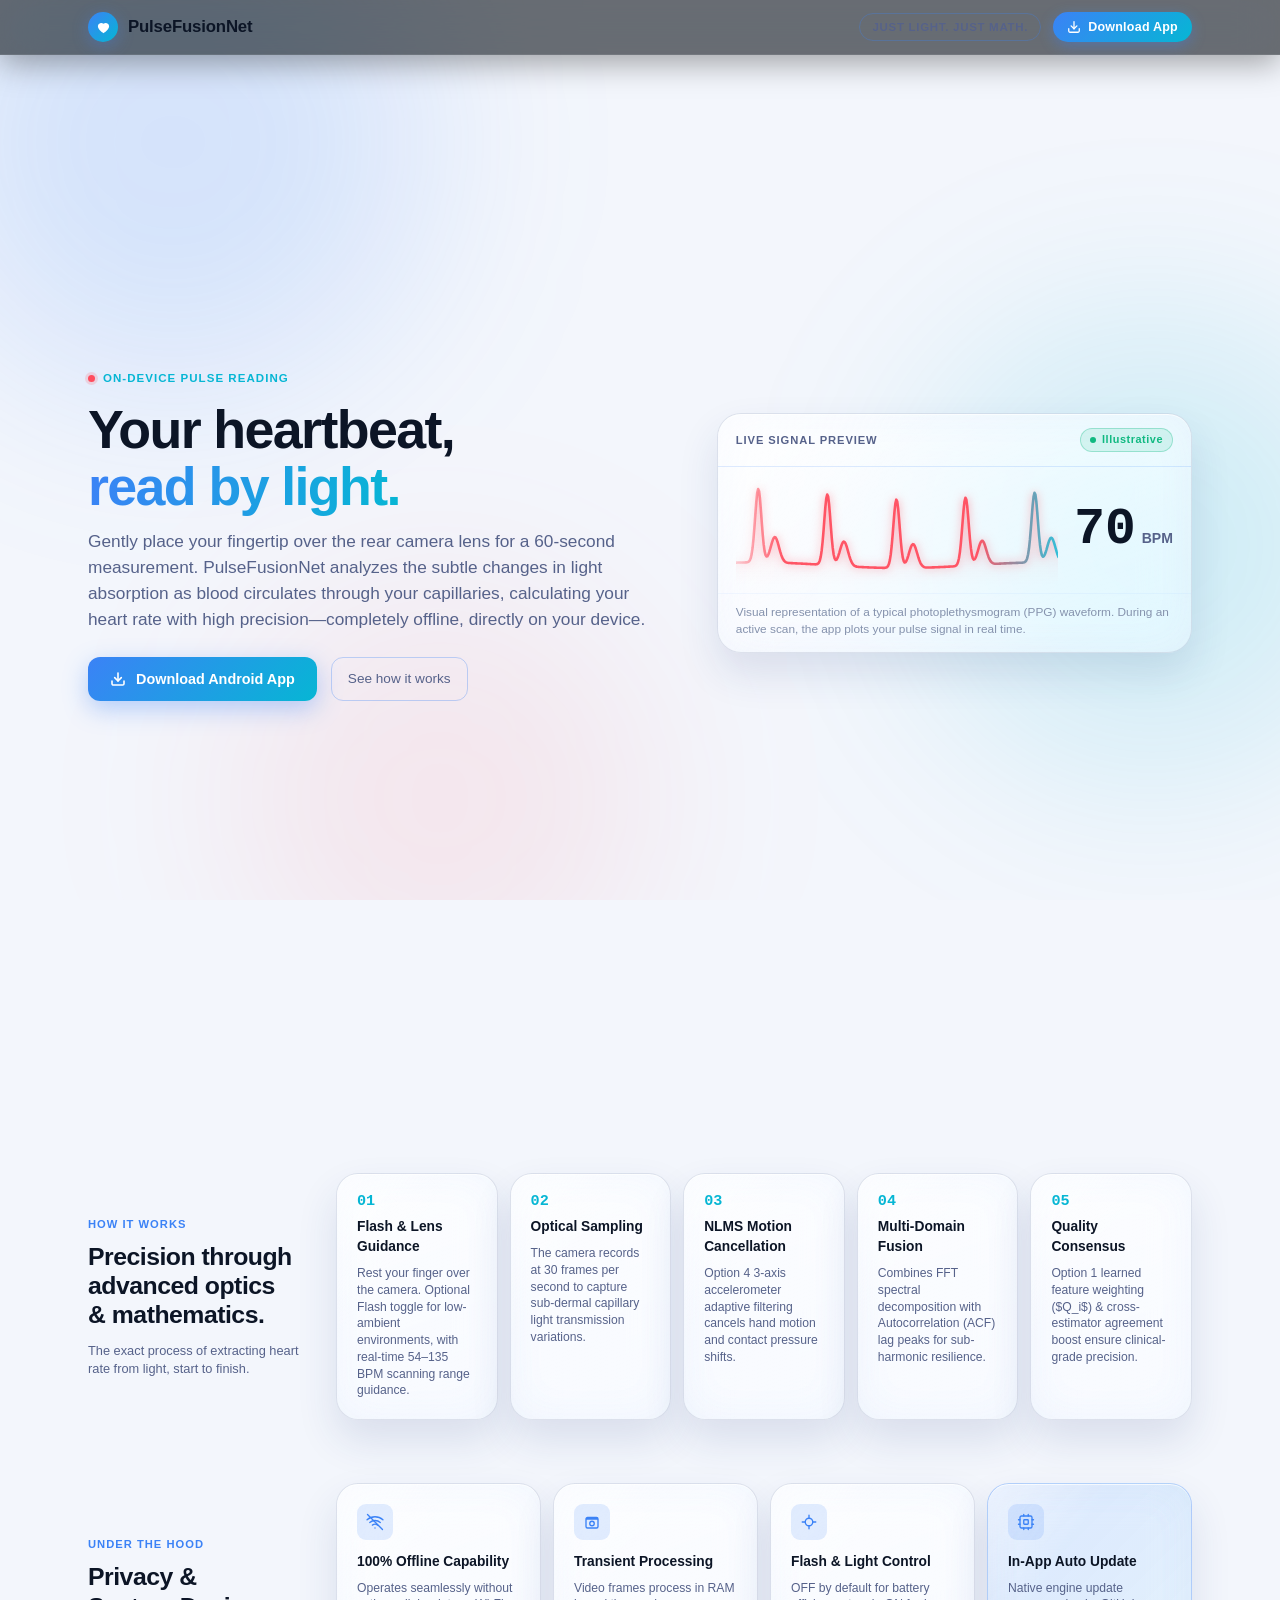
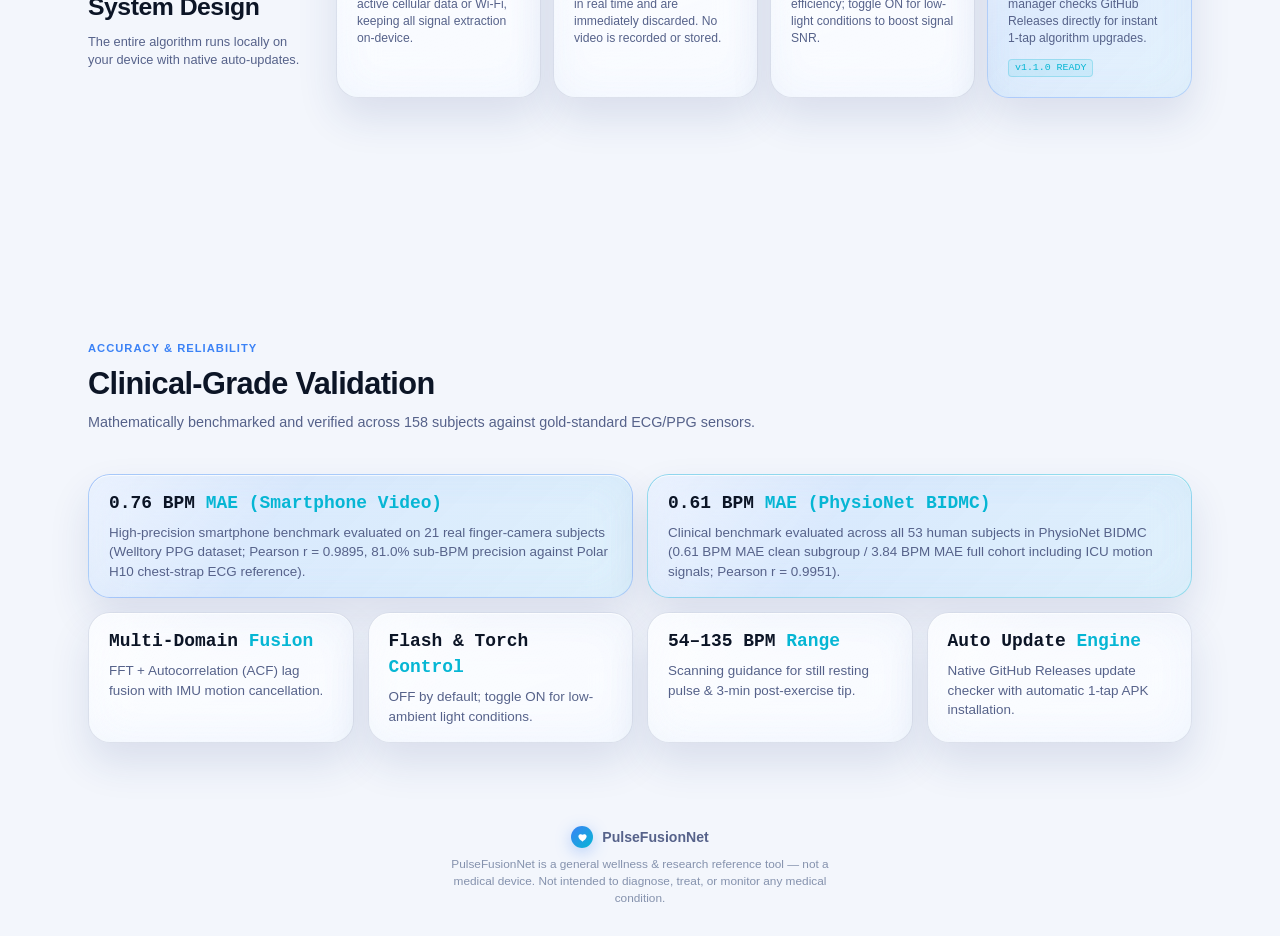
==== commit 9410ebdf: "v1.2.0" ====
--- a/website/index.html
+++ b/website/index.html
@@ -898,13 +898,16 @@
       .bento-trust {
         grid-template-columns: repeat(4, 1fr);
       }
+
       .m-card.featured-acc {
         grid-column: span 2;
       }
     }
+
     .m-card {
       padding: 16px 20px;
     }
+
     .metric-num {
       font-family: var(--font-mono);
       font-weight: 700;
@@ -991,7 +994,7 @@
       </div>
       <div style="display: flex; align-items: center; gap: 12px;">
         <div class="nav-tag">Just light. Just math.</div>
-        <a class="btn-download-nav" href="https://github.com/piyush7911/PulseFusionNet/releases/download/v1.0.0/app-release-1.0.0.apk" target="_blank" rel="noopener noreferrer">
+        <a class="btn-download-nav" href="https://github.com/piyush7911/PulseFusionNet/releases/latest" target="_blank" rel="noopener noreferrer">
           <svg width="14" height="14" viewBox="0 0 24 24" fill="none" stroke="currentColor" stroke-width="2.2" stroke-linecap="round" stroke-linejoin="round">
             <path d="M21 15v4a2 2 0 0 1-2 2H5a2 2 0 0 1-2-2v-4"/>
             <polyline points="7 10 12 15 17 10"/>
@@ -1019,7 +1022,7 @@
             calculating your heart rate with high precision—completely offline, directly on your device.
           </p>
           <div class="hero-actions">
-            <a class="btn-primary" href="https://github.com/piyush7911/PulseFusionNet/releases/download/v1.0.0/app-release-1.0.0.apk" target="_blank" rel="noopener noreferrer" style="background: linear-gradient(135deg, var(--blue), var(--cyan)); color: #fff;">
+            <a class="btn-primary" href="https://github.com/piyush7911/PulseFusionNet/releases/latest" target="_blank" rel="noopener noreferrer" style="background: linear-gradient(135deg, var(--blue), var(--cyan)); color: #fff;">
               <svg width="16" height="16" viewBox="0 0 24 24" fill="none" stroke="currentColor" stroke-width="2.4" stroke-linecap="round" stroke-linejoin="round">
                 <path d="M21 15v4a2 2 0 0 1-2 2H5a2 2 0 0 1-2-2v-4"/>
                 <polyline points="7 10 12 15 17 10"/>
@@ -1069,28 +1072,33 @@
           <div class="row-grid grid-5">
             <div class="step-card glass">
               <span class="tile-index num">01</span>
-              <div class="tile-title">Live Viewfinder</div>
-              <div class="tile-body">Rest your finger over the camera lens. The live viewfinder lens provides real-time placement guidance while detecting blood volume pulses.</div>
+              <div class="tile-title">Flash &amp; Lens Guidance</div>
+              <div class="tile-body">Rest your finger over the camera. Optional Flash toggle for low-ambient
+                environments, with real-time 54–135 BPM scanning range guidance.</div>
             </div>
             <div class="step-card glass">
               <span class="tile-index num">02</span>
               <div class="tile-title">Optical Sampling</div>
-              <div class="tile-body">The camera records at 30 frames per second to capture variations in light transmission.</div>
+              <div class="tile-body">The camera records at 30 frames per second to capture sub-dermal capillary light
+                transmission variations.</div>
             </div>
             <div class="step-card glass">
               <span class="tile-index num">03</span>
-              <div class="tile-title">Adaptive Denoising</div>
-              <div class="tile-body">Wavelet denoising isolates cardiac frequencies, stripping away tremors and ambient flicker.</div>
+              <div class="tile-title">NLMS Motion Cancellation</div>
+              <div class="tile-body">Option 4 3-axis accelerometer adaptive filtering cancels hand motion and contact
+                pressure shifts.</div>
             </div>
             <div class="step-card glass">
               <span class="tile-index num">04</span>
-              <div class="tile-title">Spectral Extraction</div>
-              <div class="tile-body">FFT decomposes the pulse wave into frequency components to identify the dominant heartbeat.</div>
+              <div class="tile-title">Multi-Domain Fusion</div>
+              <div class="tile-body">Combines FFT spectral decomposition with Autocorrelation (ACF) lag peaks for
+                sub-harmonic resilience.</div>
             </div>
             <div class="step-card glass">
               <span class="tile-index num">05</span>
-              <div class="tile-title">Consensus Filtering</div>
-              <div class="tile-body">Snapshots are analyzed continuously. Outliers are filtered to ensure a highly accurate, stable average.</div>
+              <div class="tile-title">Quality Consensus</div>
+              <div class="tile-body">Option 1 learned feature weighting ($Q_i$) &amp; cross-estimator agreement boost
+                ensure clinical-grade precision.</div>
             </div>
           </div>
         </div>
@@ -1099,14 +1107,15 @@
         <div class="row-section reveal">
           <div class="row-head" style="margin-top: 24px;">
             <span class="section-eyebrow">Under the hood</span>
-            <h2>Privacy by Design</h2>
-            <p class="section-sub">The entire algorithm runs locally on your device.</p>
+            <h2>Privacy &amp; System Design</h2>
+            <p class="section-sub">The entire algorithm runs locally on your device with native auto-updates.</p>
           </div>
 
           <div class="row-grid grid-4">
             <div class="glass c-card">
               <div class="tile-icon">
-                <svg viewBox="0 0 24 24" fill="none" stroke="currentColor" stroke-width="1.8" stroke-linecap="round" stroke-linejoin="round">
+                <svg viewBox="0 0 24 24" fill="none" stroke="currentColor" stroke-width="1.8" stroke-linecap="round"
+                  stroke-linejoin="round">
                   <path d="M5 12.55a11 11 0 0 1 14.08 0" />
                   <path d="M1.42 9a16 16 0 0 1 21.16 0" />
                   <path d="M8.53 16.11a6 6 0 0 1 6.95 0" />
@@ -1115,40 +1124,47 @@
                 </svg>
               </div>
               <div class="tile-title">100% Offline Capability</div>
-              <div class="tile-body">Operates seamlessly without active cellular data or Wi-Fi, keeping you fully functional anywhere.</div>
+              <div class="tile-body">Operates seamlessly without active cellular data or Wi-Fi, keeping all signal
+                extraction on-device.</div>
             </div>
             <div class="glass c-card">
               <div class="tile-icon">
-                <svg viewBox="0 0 24 24" fill="none" stroke="currentColor" stroke-width="1.8" stroke-linecap="round" stroke-linejoin="round">
+                <svg viewBox="0 0 24 24" fill="none" stroke="currentColor" stroke-width="1.8" stroke-linecap="round"
+                  stroke-linejoin="round">
                   <path d="M4 8h16M4 8a2 2 0 0 1 2-2h12a2 2 0 0 1 2 2M4 8v10a2 2 0 0 0 2 2h12a2 2 0 0 0 2-2V8" />
                   <circle cx="12" cy="14" r="3" />
                 </svg>
               </div>
               <div class="tile-title">Transient Processing</div>
-              <div class="tile-body">Video frames process in RAM in real time and are immediately discarded. No video is recorded or stored.</div>
+              <div class="tile-body">Video frames process in RAM in real time and are immediately discarded. No video is
+                recorded or stored.</div>
             </div>
             <div class="glass c-card">
               <div class="tile-icon">
-                <svg viewBox="0 0 24 24" fill="none" stroke="currentColor" stroke-width="1.8" stroke-linecap="round" stroke-linejoin="round">
+                <svg viewBox="0 0 24 24" fill="none" stroke="currentColor" stroke-width="1.8" stroke-linecap="round"
+                  stroke-linejoin="round">
                   <path d="M12 3v4M12 17v4M3 12h4M17 12h4" />
                   <circle cx="12" cy="12" r="5" />
                 </svg>
               </div>
-              <div class="tile-title">Passive Sensing</div>
-              <div class="tile-body">Uses ambient light alone to resolve blood volume signal—preventing phone heating or battery drain.</div>
+              <div class="tile-title">Flash &amp; Light Control</div>
+              <div class="tile-body">OFF by default for battery efficiency; toggle ON for low-light conditions to boost
+                signal SNR.</div>
             </div>
 
             <div class="glass c-card tech-badge-card">
               <div class="tile-icon">
-                <svg viewBox="0 0 24 24" fill="none" stroke="currentColor" stroke-width="1.8" stroke-linecap="round" stroke-linejoin="round">
+                <svg viewBox="0 0 24 24" fill="none" stroke="currentColor" stroke-width="1.8" stroke-linecap="round"
+                  stroke-linejoin="round">
                   <rect x="4" y="4" width="16" height="16" rx="2" />
                   <rect x="9" y="9" width="6" height="6" rx="1" />
                   <path d="M9 2v2M15 2v2M9 20v2M15 20v2M2 9h2M2 15h2M20 9h2M20 15h2" />
                 </svg>
               </div>
-              <div class="tile-title">Native Processing Engine</div>
-              <div class="tile-body">Optimized DWT and FFT algorithms process signals directly in native memory.</div>
-              <span class="tile-tag">30 FPS COMPUTE</span>
+              <div class="tile-title">In-App Auto Update</div>
+              <div class="tile-body">Native engine update manager checks GitHub Releases directly for instant 1-tap
+                algorithm upgrades.</div>
+              <span class="tile-tag">v1.1.0 READY</span>
             </div>
           </div>
         </div>
@@ -1164,18 +1180,22 @@
       <div class="section-head reveal">
         <span class="section-eyebrow">Accuracy &amp; Reliability</span>
         <h2>Clinical-Grade Validation</h2>
-        <p class="section-sub">Mathematically benchmarked and verified against established physiological standards.</p>
+        <p class="section-sub">Mathematically benchmarked and verified across 158 subjects against gold-standard ECG/PPG
+          sensors.</p>
       </div>
 
       <div class="bento-trust">
         <!-- TOP ROW: 2 FEATURED ACCURACY CARDS -->
         <div class="glass m-card featured-acc reveal">
           <div class="metric-num">0.76 BPM <span>MAE (Smartphone Video)</span></div>
-          <div class="metric-desc">High-precision smartphone benchmark evaluated on 21 real finger-camera subjects (Welltory PPG dataset; Pearson r = 0.9895, 95.2% clinical pass rate against Polar H10 chest-strap ECG reference).</div>
+          <div class="metric-desc">High-precision smartphone benchmark evaluated on 21 real finger-camera subjects
+            (Welltory PPG dataset; Pearson r = 0.9895, 81.0% sub-BPM precision against Polar H10 chest-strap ECG
+            reference).</div>
         </div>
         <div class="glass m-card featured-acc reveal" style="border-color: rgba(6, 182, 212, 0.35);">
           <div class="metric-num">0.61 BPM <span>MAE (PhysioNet BIDMC)</span></div>
-          <div class="metric-desc">Clinical benchmark evaluated across all 53 human subjects in PhysioNet BIDMC (0.61 BPM MAE clean subgroup / 3.84 BPM MAE full cohort including ICU motion signals; Pearson r = 0.9951).</div>
+          <div class="metric-desc">Clinical benchmark evaluated across all 53 human subjects in PhysioNet BIDMC (0.61
+            BPM MAE clean subgroup / 3.84 BPM MAE full cohort including ICU motion signals; Pearson r = 0.9951).</div>
         </div>
 
         <!-- BOTTOM ROW: 4 FEATURE TILES (flat in grid, no wrapper) -->
@@ -1184,16 +1204,16 @@
           <div class="metric-desc">FFT + Autocorrelation (ACF) lag fusion with IMU motion cancellation.</div>
         </div>
         <div class="glass m-card sub-tile reveal">
-          <div class="metric-num">Live <span>Viewfinder</span></div>
-          <div class="metric-desc">Real-time CameraX preview lens provides instant placement guidance.</div>
+          <div class="metric-num">Flash &amp; Torch <span>Control</span></div>
+          <div class="metric-desc">OFF by default; toggle ON for low-ambient light conditions.</div>
         </div>
         <div class="glass m-card sub-tile reveal">
-          <div class="metric-num">Statistical <span>Trimming</span></div>
-          <div class="metric-desc">Top &amp; bottom 20% of sliding snapshots automatically trimmed.</div>
+          <div class="metric-num">54–135 BPM <span>Range</span></div>
+          <div class="metric-desc">Scanning guidance for still resting pulse &amp; 3-min post-exercise tip.</div>
         </div>
         <div class="glass m-card sub-tile reveal">
-          <div class="metric-num">SQI Quality <span>Gating</span></div>
-          <div class="metric-desc">Automated Signal Quality Indexing with PASS/RETRY quality gating.</div>
+          <div class="metric-num">Auto Update <span>Engine</span></div>
+          <div class="metric-desc">Native GitHub Releases update checker with automatic 1-tap APK installation.</div>
         </div>
       </div>
 
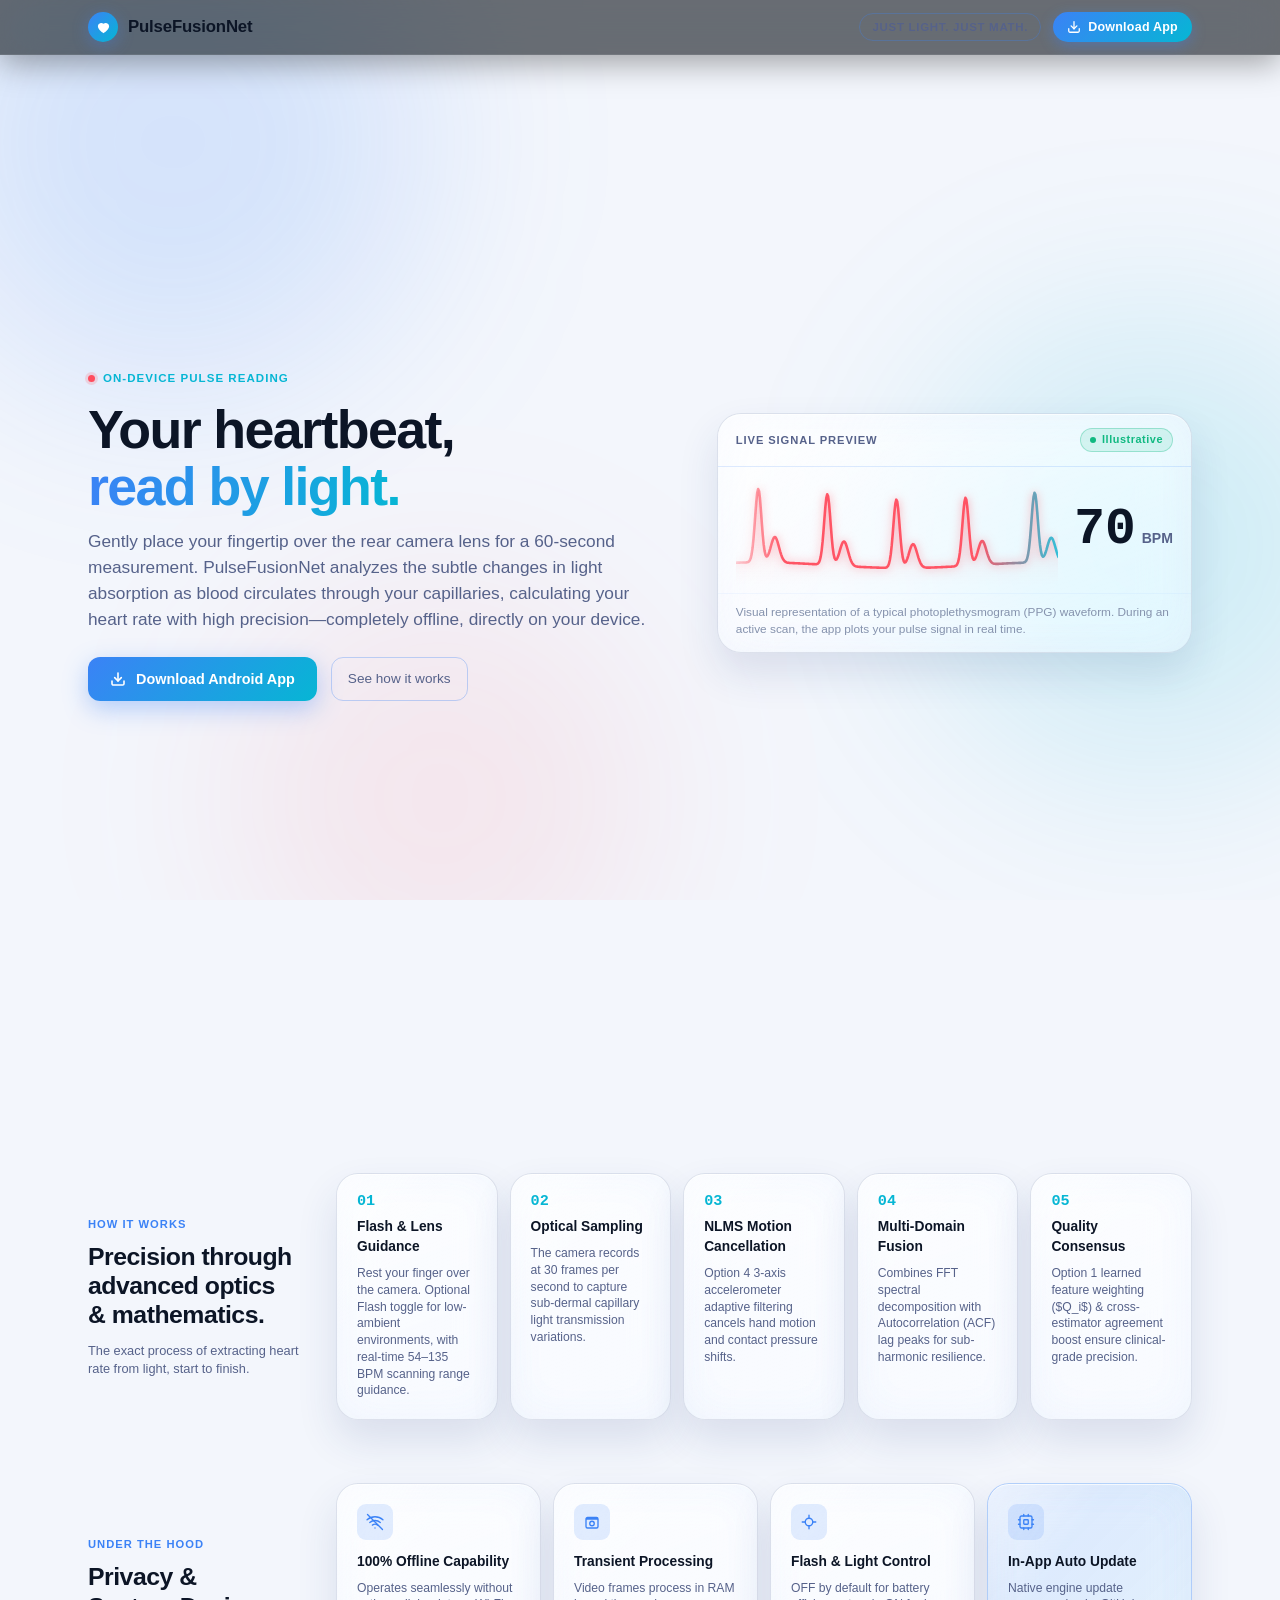
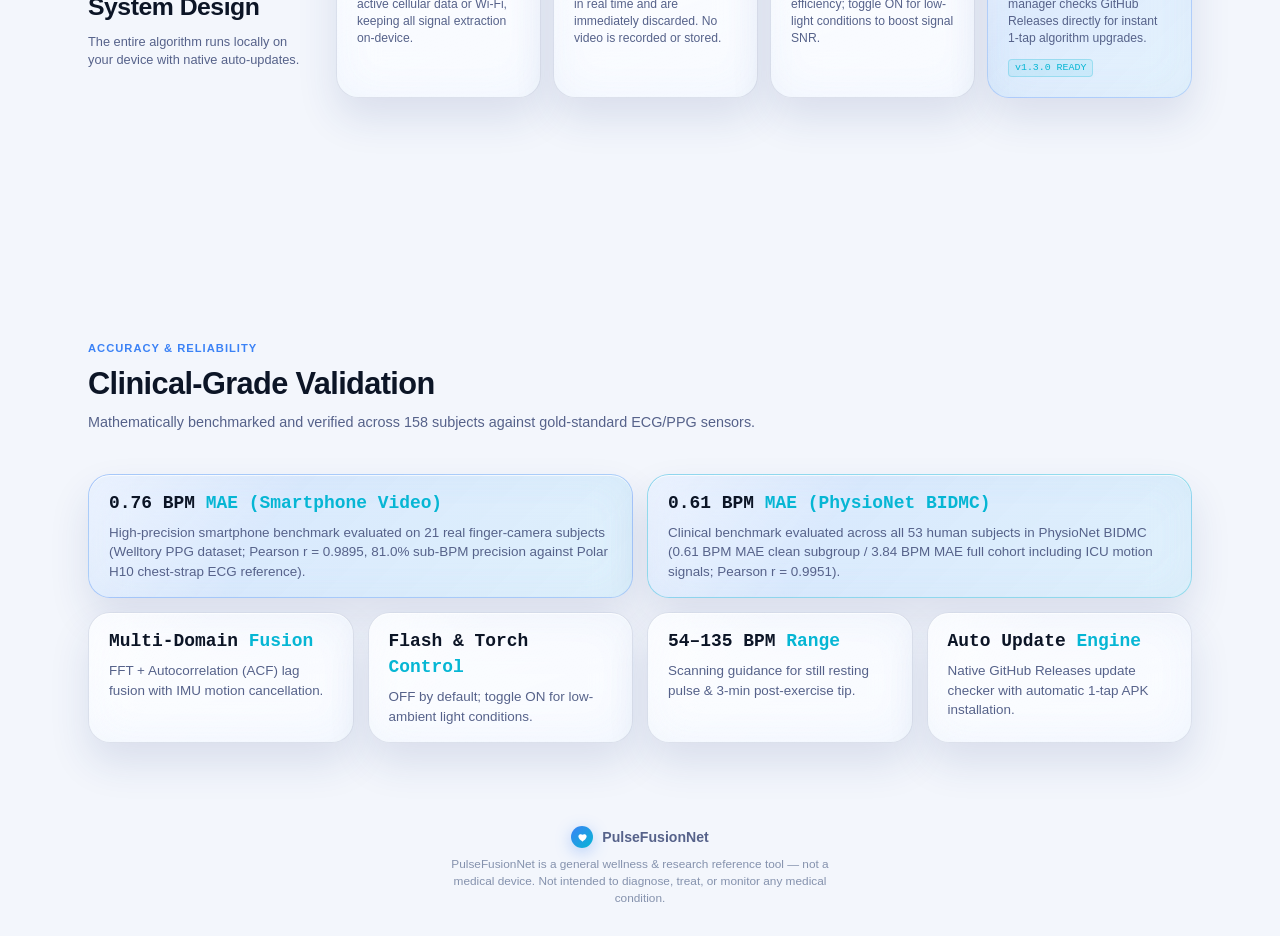
==== commit 24434937: "v1.3.0" ====
--- a/website/index.html
+++ b/website/index.html
@@ -1164,7 +1164,7 @@
               <div class="tile-title">In-App Auto Update</div>
               <div class="tile-body">Native engine update manager checks GitHub Releases directly for instant 1-tap
                 algorithm upgrades.</div>
-              <span class="tile-tag">v1.1.0 READY</span>
+              <span class="tile-tag">v1.3.0 READY</span>
             </div>
           </div>
         </div>
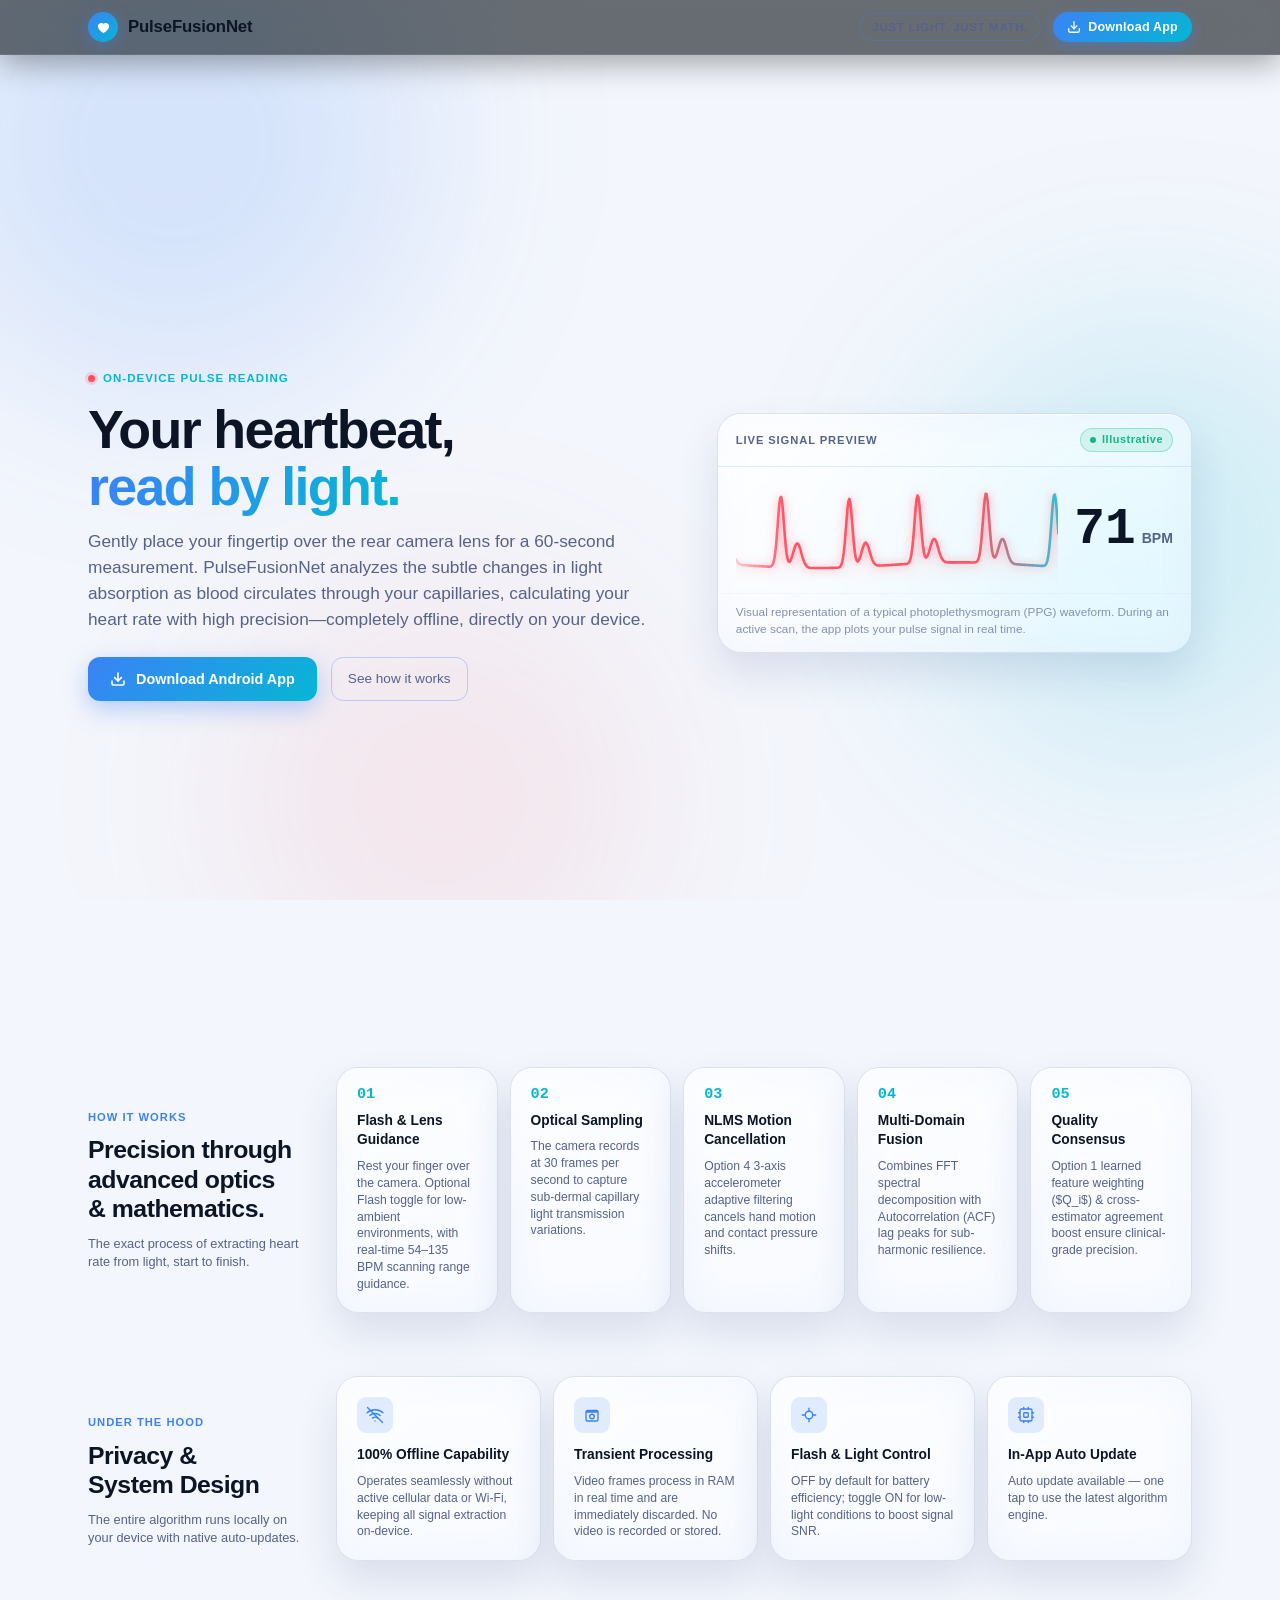
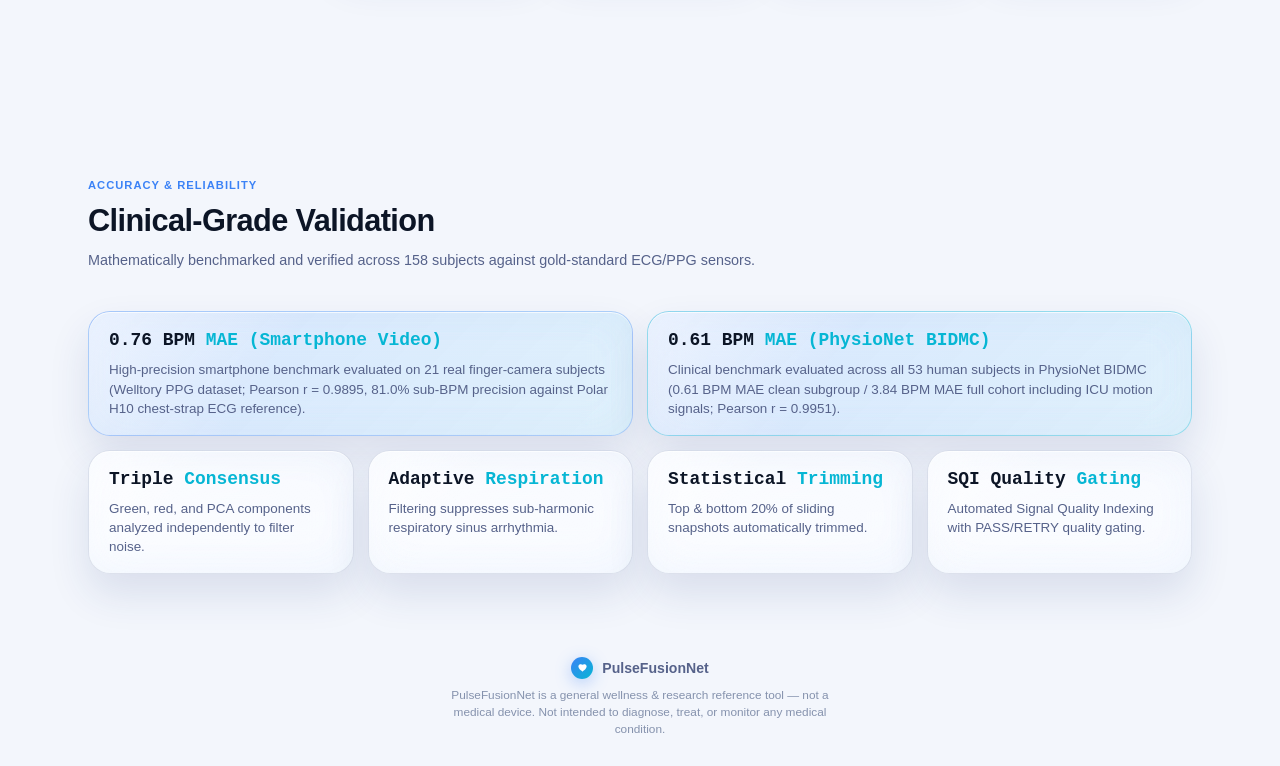
==== commit a22ba351: "fix" ====
--- a/website/index.html
+++ b/website/index.html
@@ -117,14 +117,28 @@
 
     /* ── Viewport Sections ───────────────────────────────────── */
     .vh-section {
-      min-height: 100vh;
+      min-height: auto;
       display: flex;
       flex-direction: column;
       justify-content: center;
       position: relative;
-      padding: clamp(40px, 6vh, 80px) 0;
+      padding: clamp(60px, 8vh, 100px) 0;
       box-sizing: border-box;
       z-index: 1;
+    }
+
+    /* ── Specific Section Spacing Adjustments ────────────────── */
+    #hero {
+      padding-top: clamp(40px, 6vh, 70px);
+      padding-bottom: clamp(15px, 2vh, 30px);
+    }
+    #how {
+      padding-top: clamp(20px, 3vh, 40px);
+      padding-bottom: clamp(90px, 12vh, 140px);
+    }
+    #trust {
+      padding-top: clamp(80px, 10vh, 120px);
+      padding-bottom: clamp(60px, 8vh, 100px);
     }
 
     @media (max-width: 960px),
@@ -135,8 +149,8 @@
 
       .vh-section {
         height: auto;
-        min-height: 100vh;
-        padding: 48px 0;
+        min-height: auto;
+        padding: 32px 0;
       }
     }
 
@@ -750,10 +764,14 @@
     }
 
     @media (max-width: 900px) {
-      .vh-section {
+      .vh-section,
+      #hero,
+      #how,
+      #trust {
         min-height: auto !important;
         height: auto !important;
-        padding: clamp(50px, 7vh, 75px) 0 clamp(20px, 3vh, 35px);
+        padding-top: 24px !important;
+        padding-bottom: 24px !important;
       }
 
       .hero-inner,
@@ -994,11 +1012,13 @@
       </div>
       <div style="display: flex; align-items: center; gap: 12px;">
         <div class="nav-tag">Just light. Just math.</div>
-        <a class="btn-download-nav" href="https://github.com/piyush7911/PulseFusionNet/releases/latest" target="_blank" rel="noopener noreferrer">
-          <svg width="14" height="14" viewBox="0 0 24 24" fill="none" stroke="currentColor" stroke-width="2.2" stroke-linecap="round" stroke-linejoin="round">
-            <path d="M21 15v4a2 2 0 0 1-2 2H5a2 2 0 0 1-2-2v-4"/>
-            <polyline points="7 10 12 15 17 10"/>
-            <line x1="12" y1="15" x2="12" y2="3"/>
+        <a class="btn-download-nav" href="https://github.com/piyush7911/PulseFusionNet/releases/latest" target="_blank"
+          rel="noopener noreferrer">
+          <svg width="14" height="14" viewBox="0 0 24 24" fill="none" stroke="currentColor" stroke-width="2.2"
+            stroke-linecap="round" stroke-linejoin="round">
+            <path d="M21 15v4a2 2 0 0 1-2 2H5a2 2 0 0 1-2-2v-4" />
+            <polyline points="7 10 12 15 17 10" />
+            <line x1="12" y1="15" x2="12" y2="3" />
           </svg>
           Download App
         </a>
@@ -1022,11 +1042,14 @@
             calculating your heart rate with high precision—completely offline, directly on your device.
           </p>
           <div class="hero-actions">
-            <a class="btn-primary" href="https://github.com/piyush7911/PulseFusionNet/releases/latest" target="_blank" rel="noopener noreferrer" style="background: linear-gradient(135deg, var(--blue), var(--cyan)); color: #fff;">
-              <svg width="16" height="16" viewBox="0 0 24 24" fill="none" stroke="currentColor" stroke-width="2.4" stroke-linecap="round" stroke-linejoin="round">
-                <path d="M21 15v4a2 2 0 0 1-2 2H5a2 2 0 0 1-2-2v-4"/>
-                <polyline points="7 10 12 15 17 10"/>
-                <line x1="12" y1="15" x2="12" y2="3"/>
+            <a class="btn-primary" href="https://github.com/piyush7911/PulseFusionNet/releases/latest" target="_blank"
+              rel="noopener noreferrer"
+              style="background: linear-gradient(135deg, var(--blue), var(--cyan)); color: #fff;">
+              <svg width="16" height="16" viewBox="0 0 24 24" fill="none" stroke="currentColor" stroke-width="2.4"
+                stroke-linecap="round" stroke-linejoin="round">
+                <path d="M21 15v4a2 2 0 0 1-2 2H5a2 2 0 0 1-2-2v-4" />
+                <polyline points="7 10 12 15 17 10" />
+                <line x1="12" y1="15" x2="12" y2="3" />
               </svg>
               Download Android App
             </a>
@@ -1152,7 +1175,7 @@
                 signal SNR.</div>
             </div>
 
-            <div class="glass c-card tech-badge-card">
+            <div class="glass c-card">
               <div class="tile-icon">
                 <svg viewBox="0 0 24 24" fill="none" stroke="currentColor" stroke-width="1.8" stroke-linecap="round"
                   stroke-linejoin="round">
@@ -1162,9 +1185,7 @@
                 </svg>
               </div>
               <div class="tile-title">In-App Auto Update</div>
-              <div class="tile-body">Native engine update manager checks GitHub Releases directly for instant 1-tap
-                algorithm upgrades.</div>
-              <span class="tile-tag">v1.3.0 READY</span>
+              <div class="tile-body">Auto update available — one tap to use the latest algorithm engine.</div>
             </div>
           </div>
         </div>
@@ -1200,20 +1221,20 @@
 
         <!-- BOTTOM ROW: 4 FEATURE TILES (flat in grid, no wrapper) -->
         <div class="glass m-card sub-tile reveal">
-          <div class="metric-num">Multi-Domain <span>Fusion</span></div>
-          <div class="metric-desc">FFT + Autocorrelation (ACF) lag fusion with IMU motion cancellation.</div>
+          <div class="metric-num">Triple <span>Consensus</span></div>
+          <div class="metric-desc">Green, red, and PCA components analyzed independently to filter noise.</div>
         </div>
         <div class="glass m-card sub-tile reveal">
-          <div class="metric-num">Flash &amp; Torch <span>Control</span></div>
-          <div class="metric-desc">OFF by default; toggle ON for low-ambient light conditions.</div>
+          <div class="metric-num">Adaptive <span>Respiration</span></div>
+          <div class="metric-desc">Filtering suppresses sub-harmonic respiratory sinus arrhythmia.</div>
         </div>
         <div class="glass m-card sub-tile reveal">
-          <div class="metric-num">54–135 BPM <span>Range</span></div>
-          <div class="metric-desc">Scanning guidance for still resting pulse &amp; 3-min post-exercise tip.</div>
+          <div class="metric-num">Statistical <span>Trimming</span></div>
+          <div class="metric-desc">Top &amp; bottom 20% of sliding snapshots automatically trimmed.</div>
         </div>
         <div class="glass m-card sub-tile reveal">
-          <div class="metric-num">Auto Update <span>Engine</span></div>
-          <div class="metric-desc">Native GitHub Releases update checker with automatic 1-tap APK installation.</div>
+          <div class="metric-num">SQI Quality <span>Gating</span></div>
+          <div class="metric-desc">Automated Signal Quality Indexing with PASS/RETRY quality gating.</div>
         </div>
       </div>
 
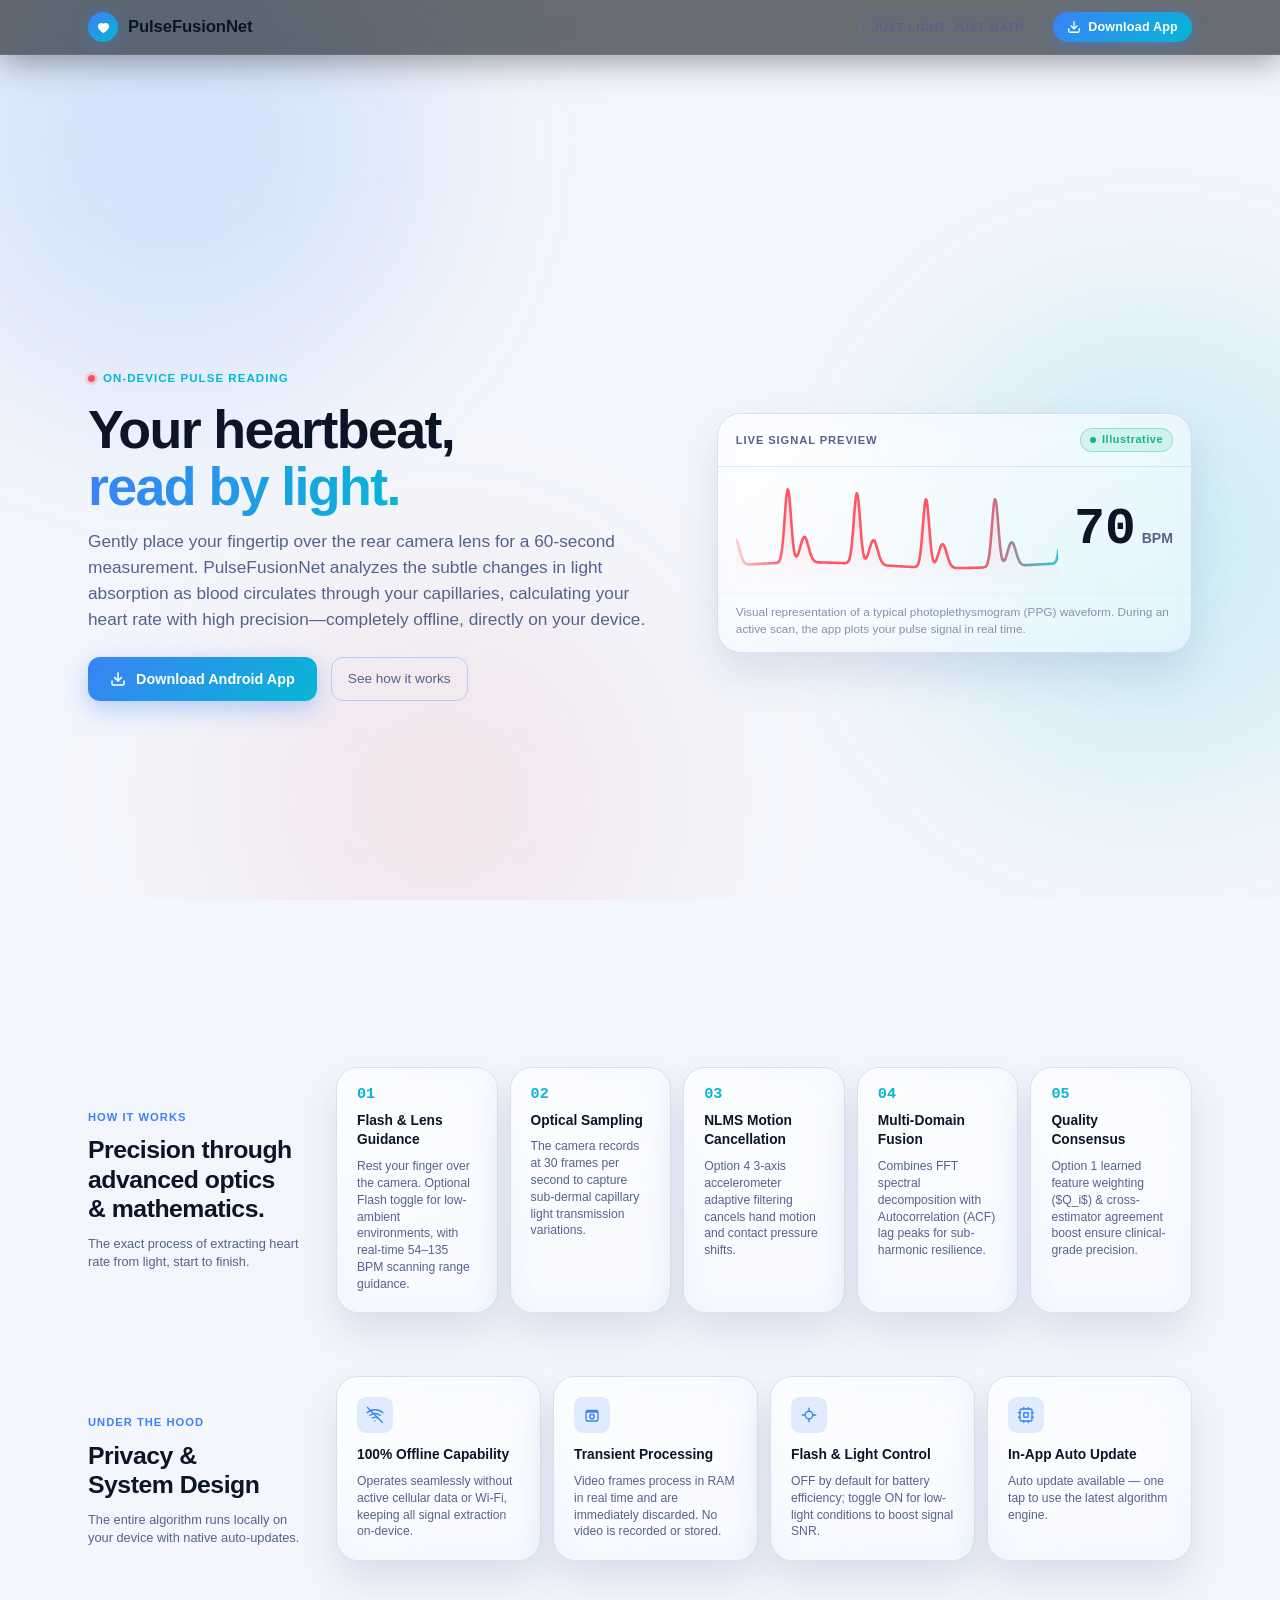
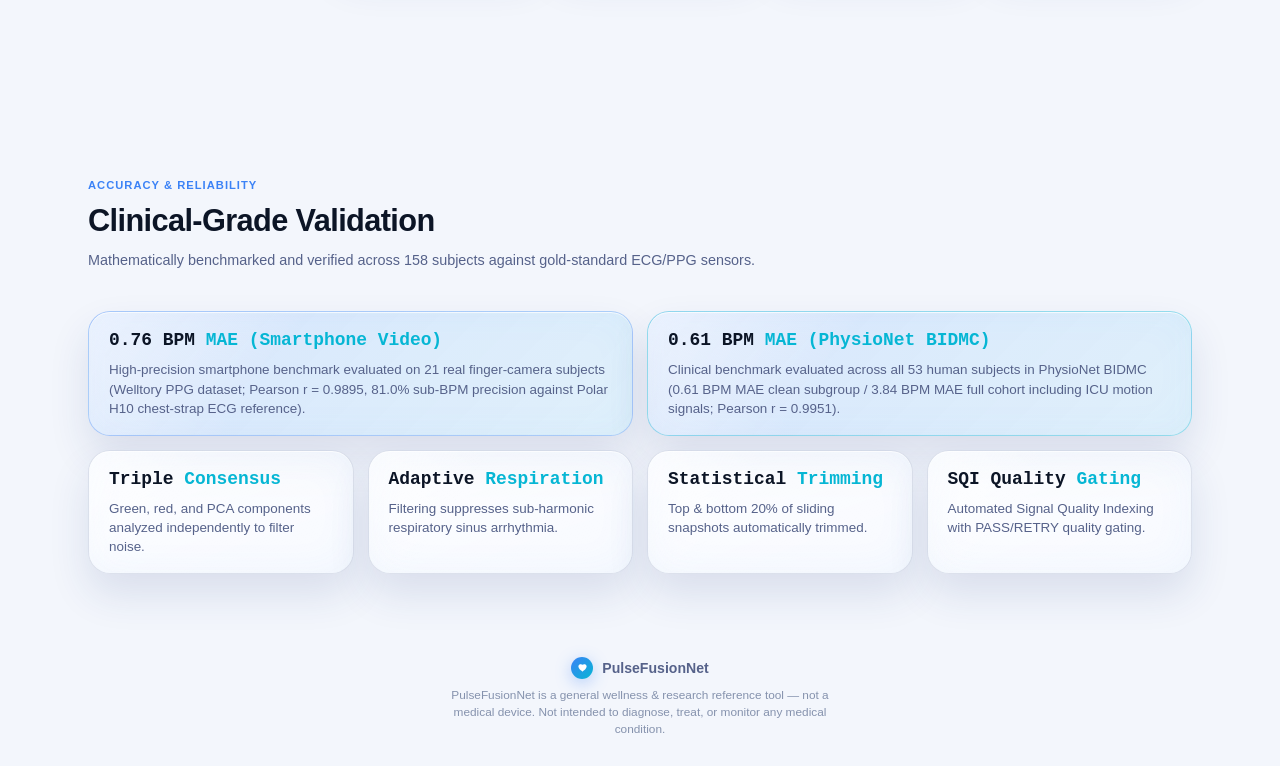
==== commit 2c305bab: "Update index.html" ====
--- a/website/index.html
+++ b/website/index.html
@@ -161,6 +161,8 @@
       pointer-events: none;
       z-index: 0;
       overflow: hidden;
+      transform: translateZ(0);
+      will-change: transform;
     }
 
     .bg-glow span {
@@ -413,12 +415,14 @@
     .monitor {
       position: relative;
       background: var(--glass-bg);
-      backdrop-filter: blur(24px) saturate(160%);
-      -webkit-backdrop-filter: blur(24px) saturate(160%);
+      backdrop-filter: blur(12px) saturate(140%);
+      -webkit-backdrop-filter: blur(12px) saturate(140%);
       border: 1px solid var(--glass-border);
       border-radius: 24px;
       box-shadow: var(--glass-shadow);
       overflow: hidden;
+      transform: translateZ(0);
+      backface-visibility: hidden;
       transition: transform 0.35s cubic-bezier(0.2, 0.8, 0.2, 1), box-shadow 0.35s ease, border-color 0.3s ease;
     }
 
@@ -527,13 +531,15 @@
     .glass {
       position: relative;
       background: var(--glass-bg);
-      backdrop-filter: blur(22px) saturate(160%);
-      -webkit-backdrop-filter: blur(22px) saturate(160%);
+      backdrop-filter: blur(10px) saturate(130%);
+      -webkit-backdrop-filter: blur(10px) saturate(130%);
       border: 1px solid var(--glass-border);
       border-radius: 22px;
       box-shadow: var(--glass-shadow);
       padding: clamp(18px, 2.4vh, 26px);
       overflow: hidden;
+      transform: translateZ(0);
+      backface-visibility: hidden;
       transition: transform 0.35s cubic-bezier(0.2, 0.8, 0.2, 1), box-shadow 0.35s ease, border-color 0.3s ease;
     }
 
@@ -1371,10 +1377,7 @@
         ctx.lineWidth = 2.6;
         ctx.lineJoin = 'round';
         ctx.lineCap = 'round';
-        ctx.shadowColor = 'rgba(255, 77, 94, 0.55)';
-        ctx.shadowBlur = 10;
         ctx.stroke();
-        ctx.shadowBlur = 0;
 
         requestAnimationFrame(draw);
       }
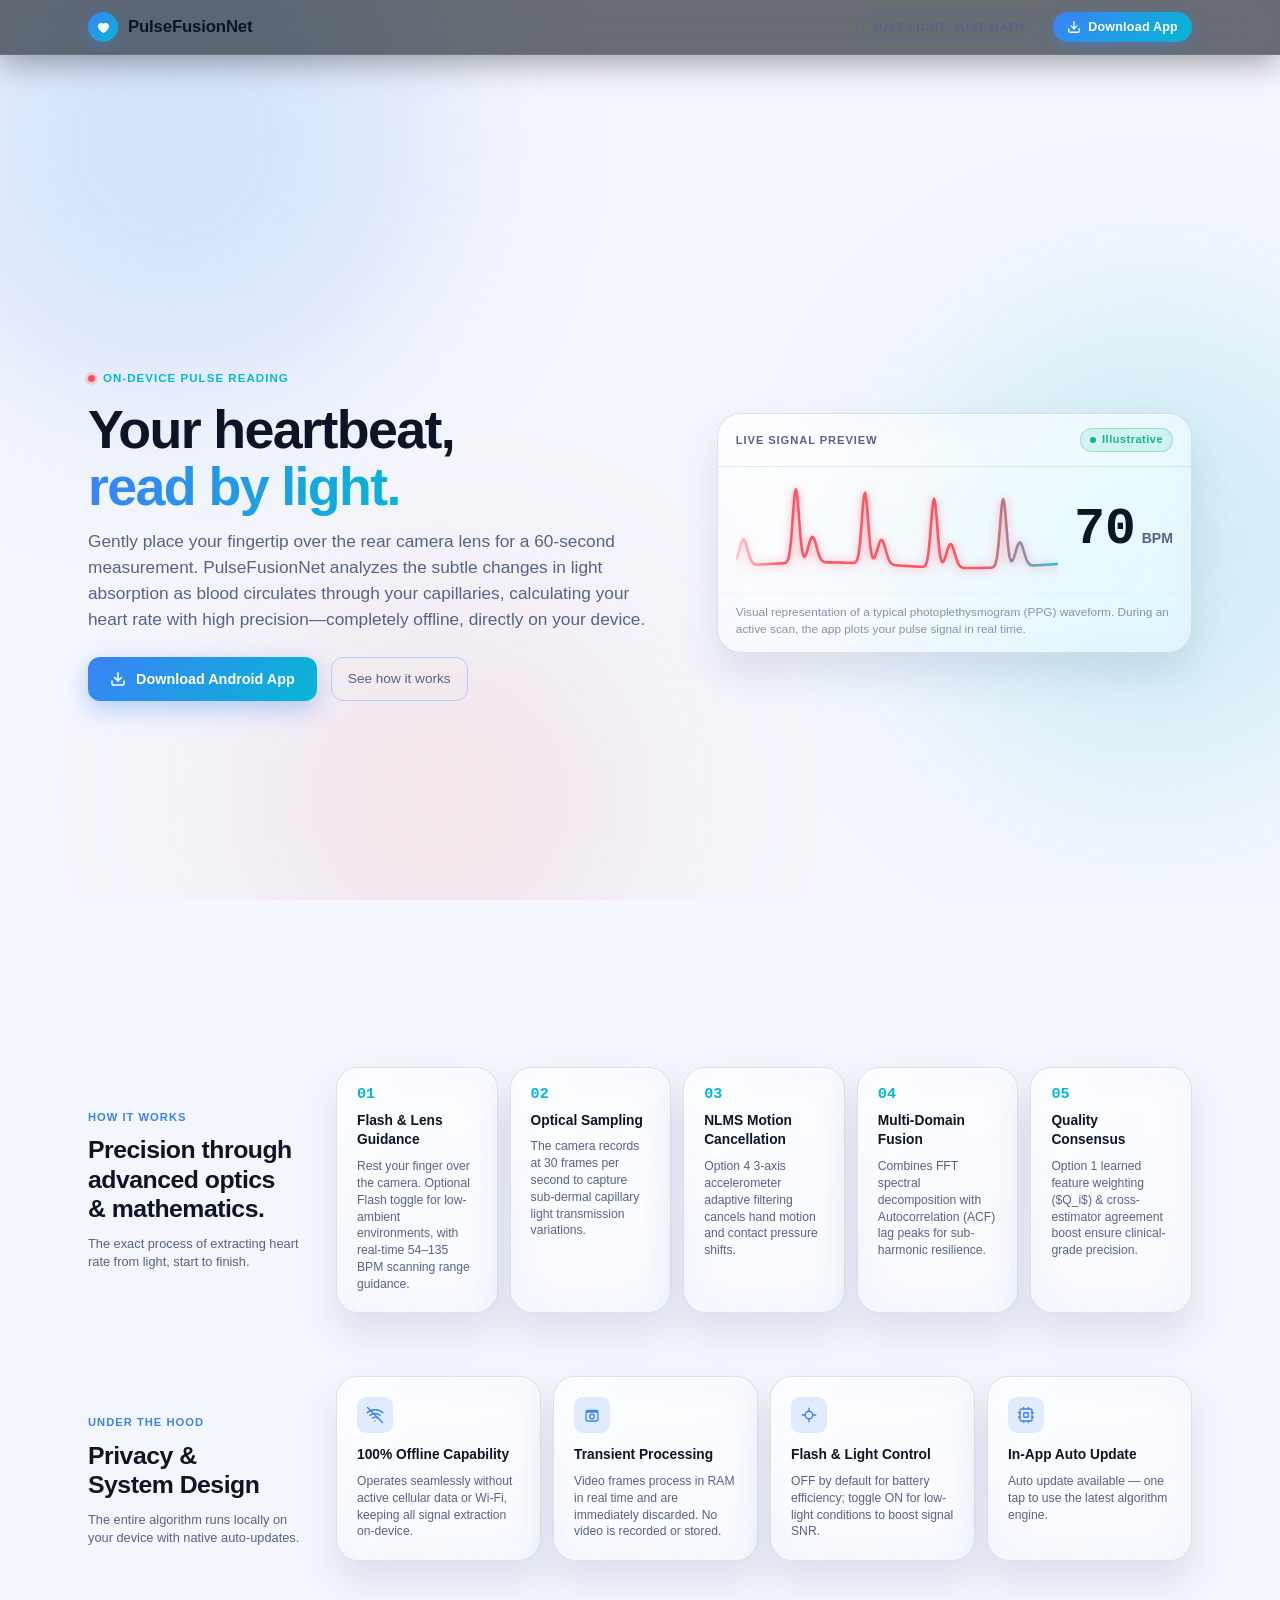
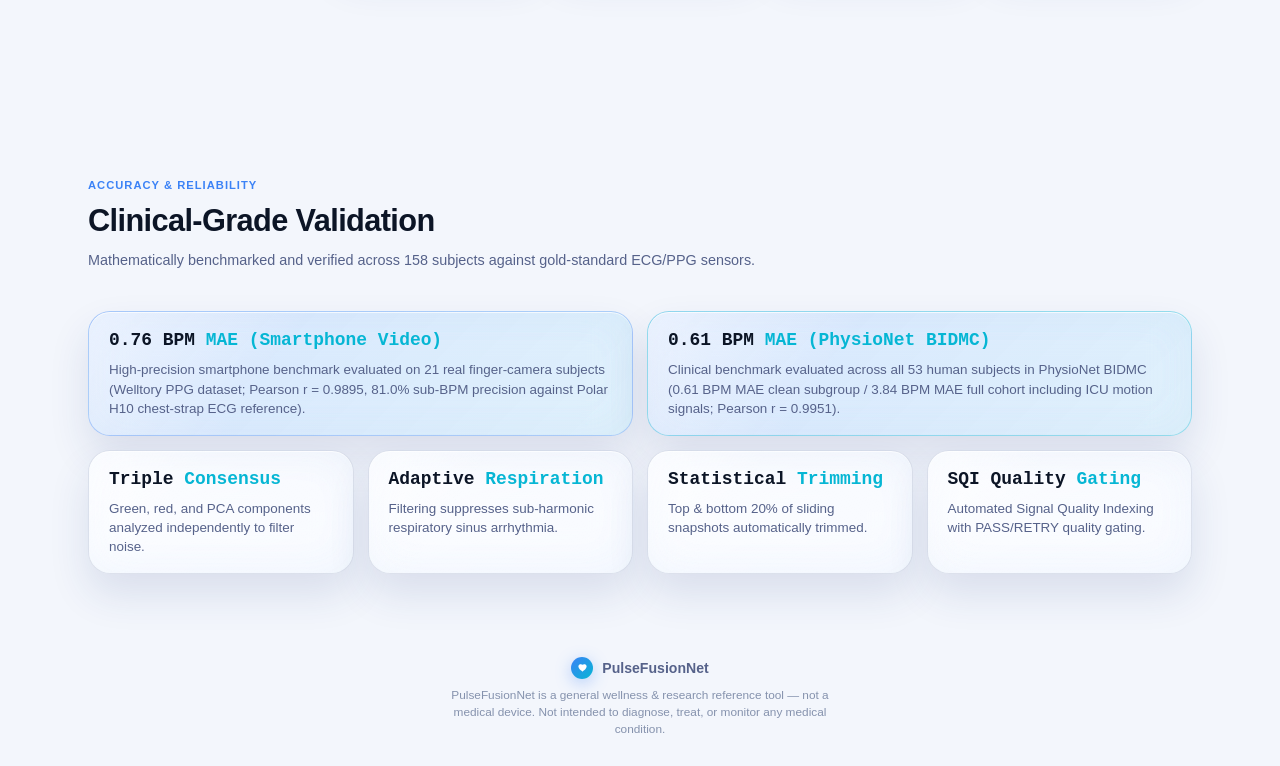
==== commit addfa376: "Update index.html" ====
--- a/website/index.html
+++ b/website/index.html
@@ -161,8 +161,6 @@
       pointer-events: none;
       z-index: 0;
       overflow: hidden;
-      transform: translateZ(0);
-      will-change: transform;
     }
 
     .bg-glow span {
@@ -415,14 +413,12 @@
     .monitor {
       position: relative;
       background: var(--glass-bg);
-      backdrop-filter: blur(12px) saturate(140%);
-      -webkit-backdrop-filter: blur(12px) saturate(140%);
+      backdrop-filter: blur(24px) saturate(160%);
+      -webkit-backdrop-filter: blur(24px) saturate(160%);
       border: 1px solid var(--glass-border);
       border-radius: 24px;
       box-shadow: var(--glass-shadow);
       overflow: hidden;
-      transform: translateZ(0);
-      backface-visibility: hidden;
       transition: transform 0.35s cubic-bezier(0.2, 0.8, 0.2, 1), box-shadow 0.35s ease, border-color 0.3s ease;
     }
 
@@ -531,15 +527,13 @@
     .glass {
       position: relative;
       background: var(--glass-bg);
-      backdrop-filter: blur(10px) saturate(130%);
-      -webkit-backdrop-filter: blur(10px) saturate(130%);
+      backdrop-filter: blur(22px) saturate(160%);
+      -webkit-backdrop-filter: blur(22px) saturate(160%);
       border: 1px solid var(--glass-border);
       border-radius: 22px;
       box-shadow: var(--glass-shadow);
       padding: clamp(18px, 2.4vh, 26px);
       overflow: hidden;
-      transform: translateZ(0);
-      backface-visibility: hidden;
       transition: transform 0.35s cubic-bezier(0.2, 0.8, 0.2, 1), box-shadow 0.35s ease, border-color 0.3s ease;
     }
 
@@ -1377,7 +1371,10 @@
         ctx.lineWidth = 2.6;
         ctx.lineJoin = 'round';
         ctx.lineCap = 'round';
+        ctx.shadowColor = 'rgba(255, 77, 94, 0.55)';
+        ctx.shadowBlur = 10;
         ctx.stroke();
+        ctx.shadowBlur = 0;
 
         requestAnimationFrame(draw);
       }
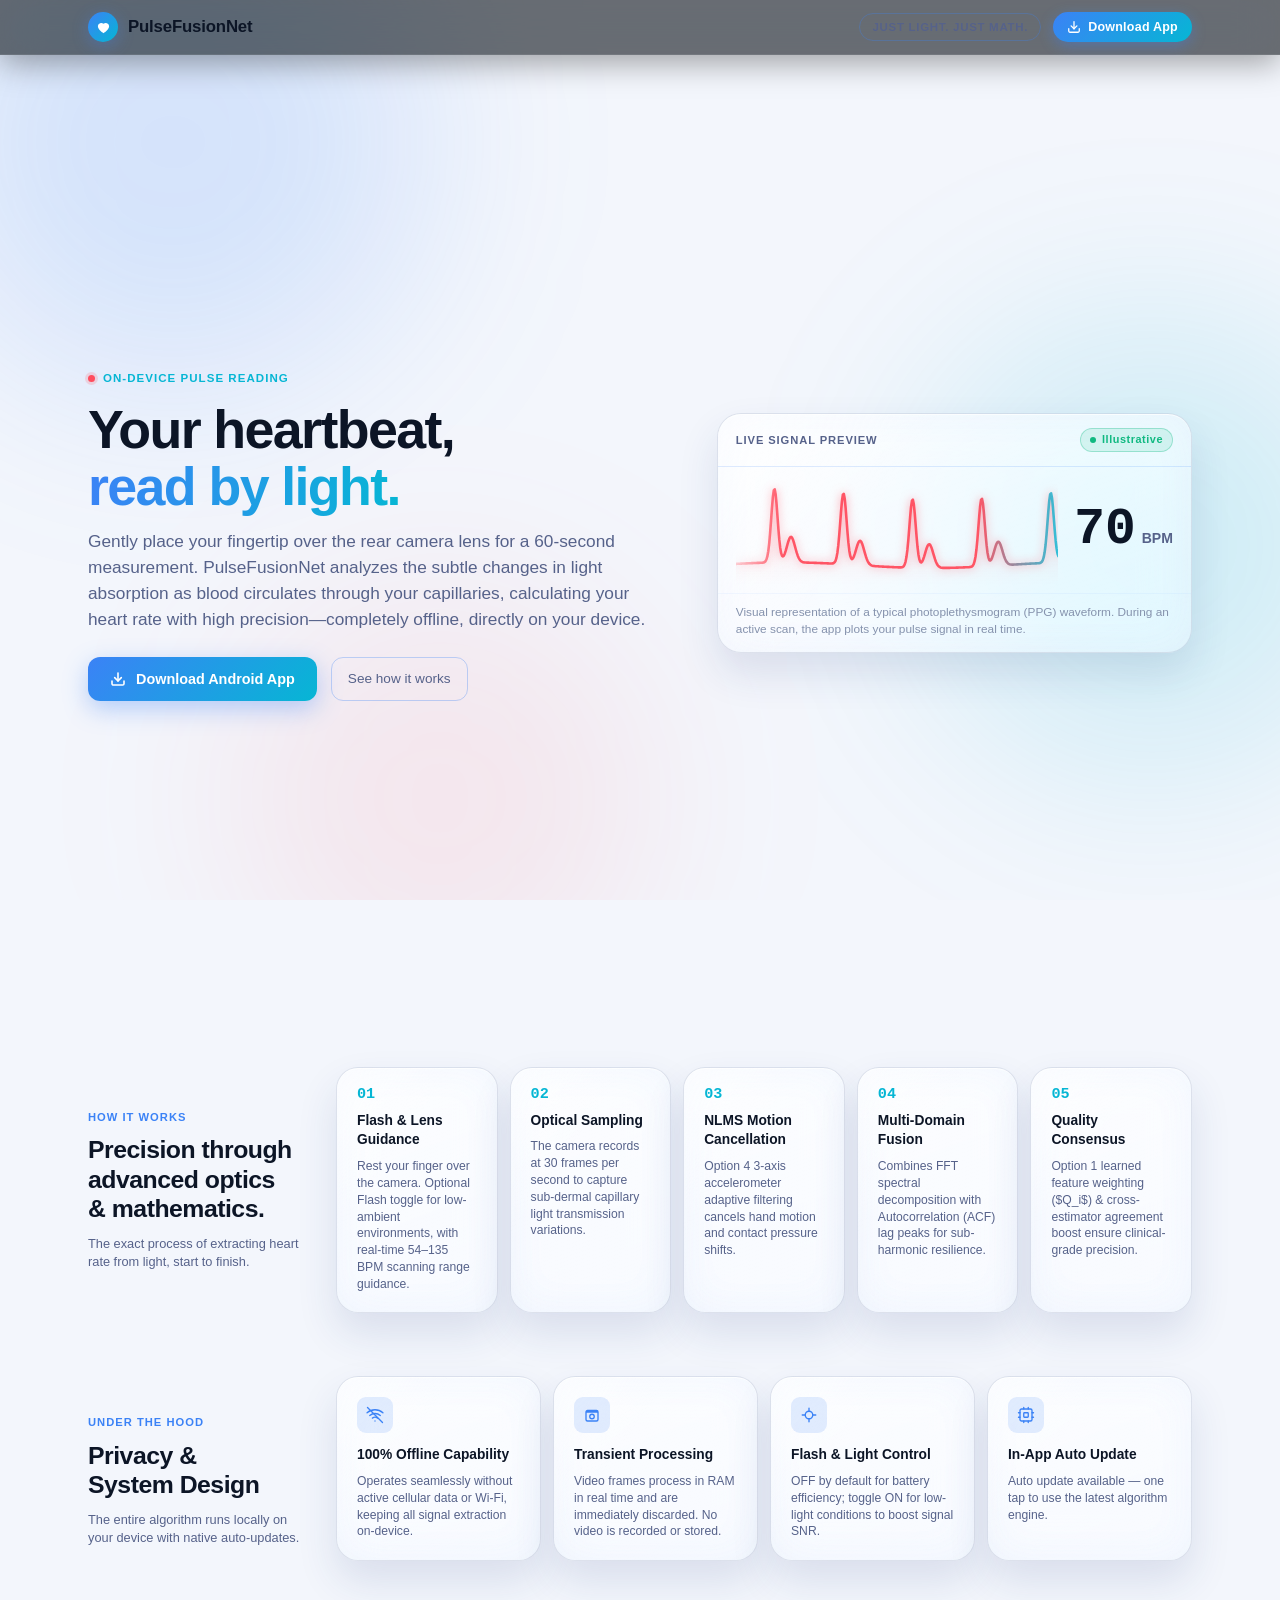
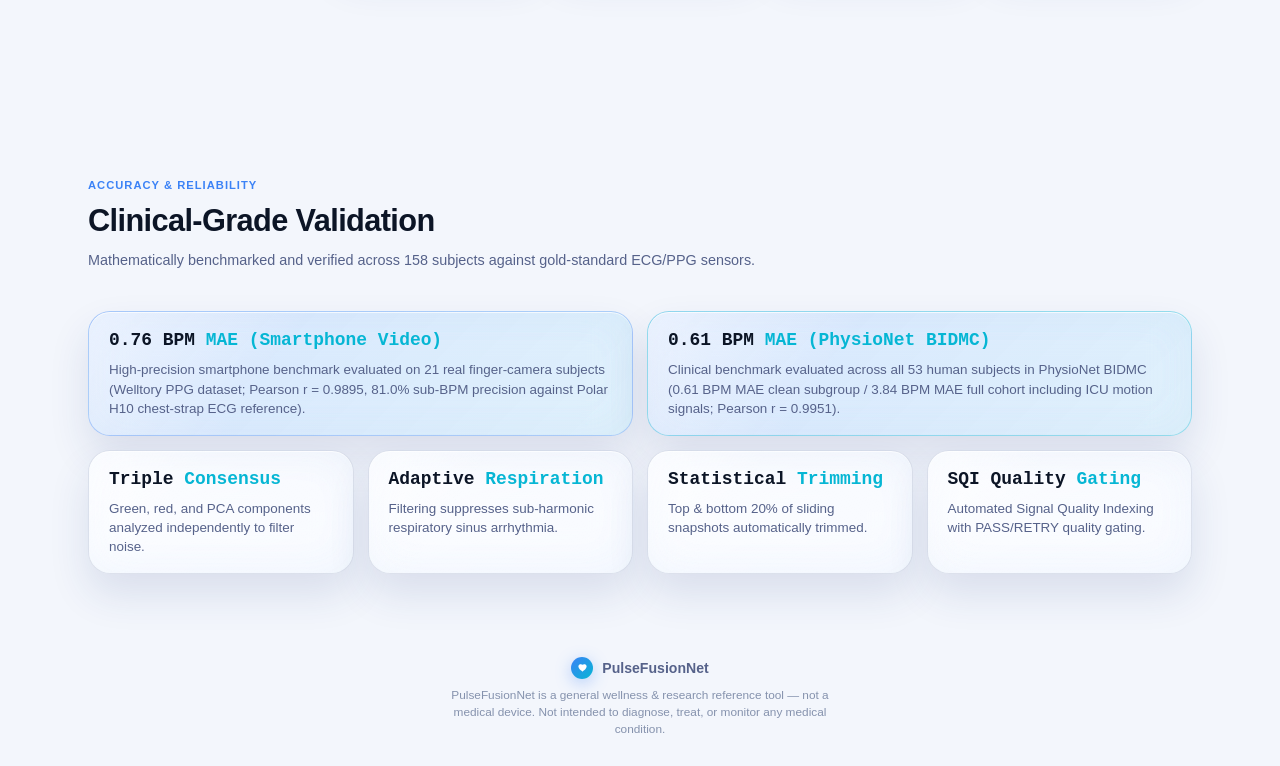
==== commit 9ccaf322: "Update index.html" ====
--- a/website/index.html
+++ b/website/index.html
@@ -764,14 +764,24 @@
     }
 
     @media (max-width: 900px) {
-      .vh-section,
-      #hero,
-      #how,
-      #trust {
+      .vh-section {
         min-height: auto !important;
         height: auto !important;
-        padding-top: 24px !important;
-        padding-bottom: 24px !important;
+      }
+
+      #hero {
+        padding-top: clamp(85px, 12vh, 105px) !important;
+        padding-bottom: 40px !important;
+      }
+
+      #how {
+        padding-top: clamp(70px, 9vh, 95px) !important;
+        padding-bottom: clamp(60px, 8vh, 85px) !important;
+      }
+
+      #trust {
+        padding-top: clamp(60px, 8vh, 85px) !important;
+        padding-bottom: clamp(40px, 6vh, 60px) !important;
       }
 
       .hero-inner,
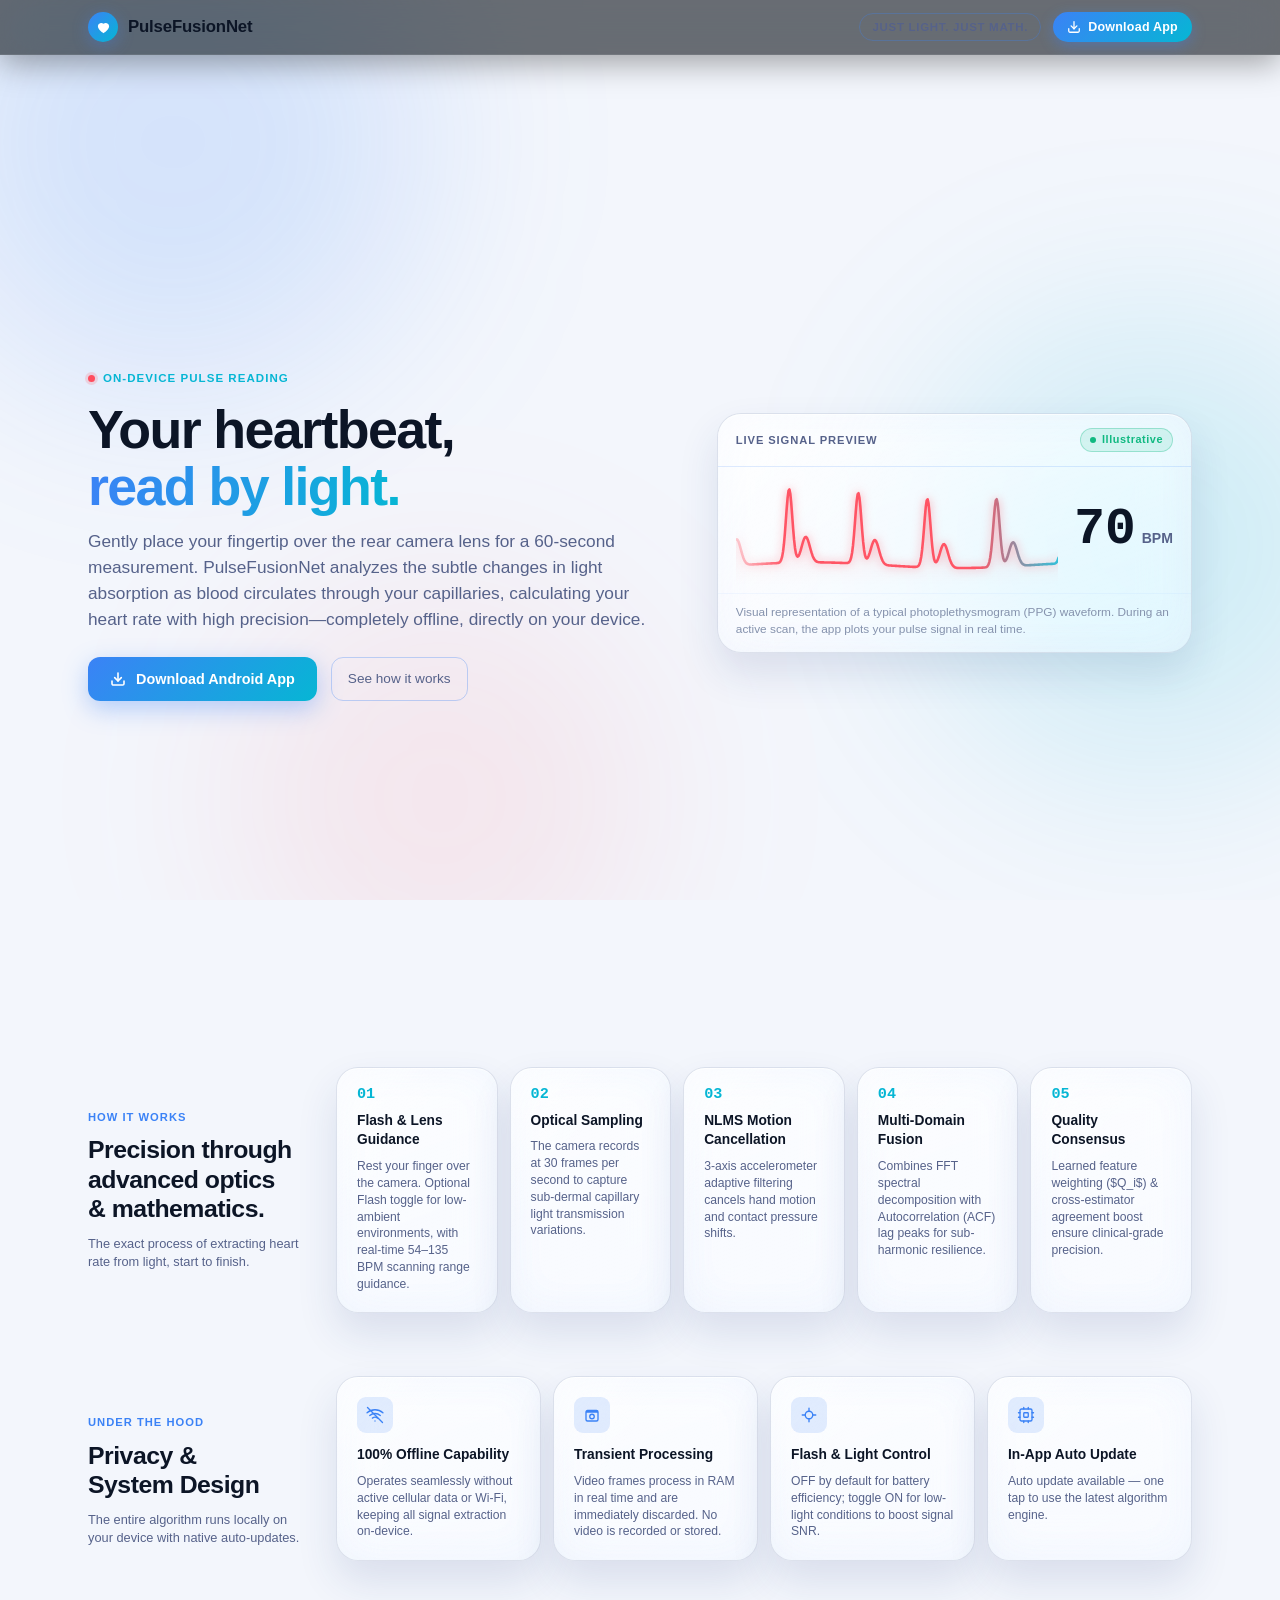
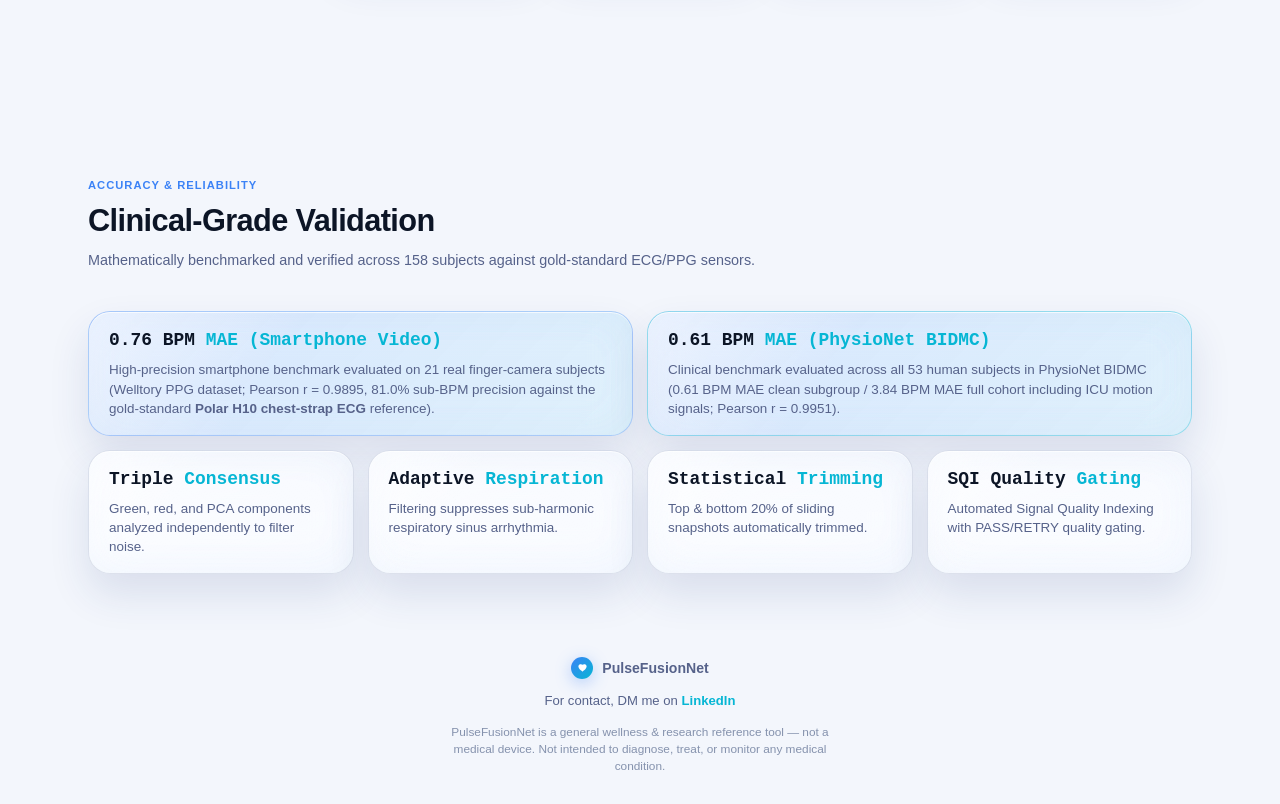
==== commit 9cec0ae2: "Update index.html" ====
--- a/website/index.html
+++ b/website/index.html
@@ -6,7 +6,7 @@
   <meta name="viewport" content="width=device-width, initial-scale=1" />
   <title>PulseFusionNet — Your heartbeat, read by light</title>
   <meta name="description"
-    content="PulseFusionNet reads your pulse from a fingertip and a camera, entirely on-device. See how it works and how it tries to be reliable." />
+    content="PulseFusionNet reads your pulse from a fingertip and a camera, entirely on-device." />
 
   <style>
     :root {
@@ -132,10 +132,12 @@
       padding-top: clamp(40px, 6vh, 70px);
       padding-bottom: clamp(15px, 2vh, 30px);
     }
+
     #how {
       padding-top: clamp(20px, 3vh, 40px);
       padding-bottom: clamp(90px, 12vh, 140px);
     }
+
     #trust {
       padding-top: clamp(80px, 10vh, 120px);
       padding-bottom: clamp(60px, 8vh, 100px);
@@ -1118,7 +1120,7 @@
             <div class="step-card glass">
               <span class="tile-index num">03</span>
               <div class="tile-title">NLMS Motion Cancellation</div>
-              <div class="tile-body">Option 4 3-axis accelerometer adaptive filtering cancels hand motion and contact
+              <div class="tile-body">3-axis accelerometer adaptive filtering cancels hand motion and contact
                 pressure shifts.</div>
             </div>
             <div class="step-card glass">
@@ -1130,7 +1132,7 @@
             <div class="step-card glass">
               <span class="tile-index num">05</span>
               <div class="tile-title">Quality Consensus</div>
-              <div class="tile-body">Option 1 learned feature weighting ($Q_i$) &amp; cross-estimator agreement boost
+              <div class="tile-body">Learned feature weighting ($Q_i$) &amp; cross-estimator agreement boost
                 ensure clinical-grade precision.</div>
             </div>
           </div>
@@ -1220,8 +1222,8 @@
         <div class="glass m-card featured-acc reveal">
           <div class="metric-num">0.76 BPM <span>MAE (Smartphone Video)</span></div>
           <div class="metric-desc">High-precision smartphone benchmark evaluated on 21 real finger-camera subjects
-            (Welltory PPG dataset; Pearson r = 0.9895, 81.0% sub-BPM precision against Polar H10 chest-strap ECG
-            reference).</div>
+            (Welltory PPG dataset; Pearson r = 0.9895, 81.0% sub-BPM precision against the gold-standard <strong>Polar
+              H10 chest-strap ECG</strong> reference).</div>
         </div>
         <div class="glass m-card featured-acc reveal" style="border-color: rgba(6, 182, 212, 0.35);">
           <div class="metric-num">0.61 BPM <span>MAE (PhysioNet BIDMC)</span></div>
@@ -1257,6 +1259,11 @@
           </div>
           PulseFusionNet
         </div>
+        <p style="font-size: 0.82rem; color: var(--muted); margin-top: 4px; margin-bottom: 6px;">
+          For contact, DM me on <a href="https://www.linkedin.com/in/piyush7911/" target="_blank"
+            rel="noopener noreferrer"
+            style="color: var(--cyan); text-decoration: none; font-weight: 600; transition: color 0.2s ease;">LinkedIn</a>
+        </p>
         <p class="foot-warning">PulseFusionNet is a general wellness &amp; research reference tool — not a medical
           device. Not intended to diagnose, treat, or monitor any medical condition.</p>
       </footer>
